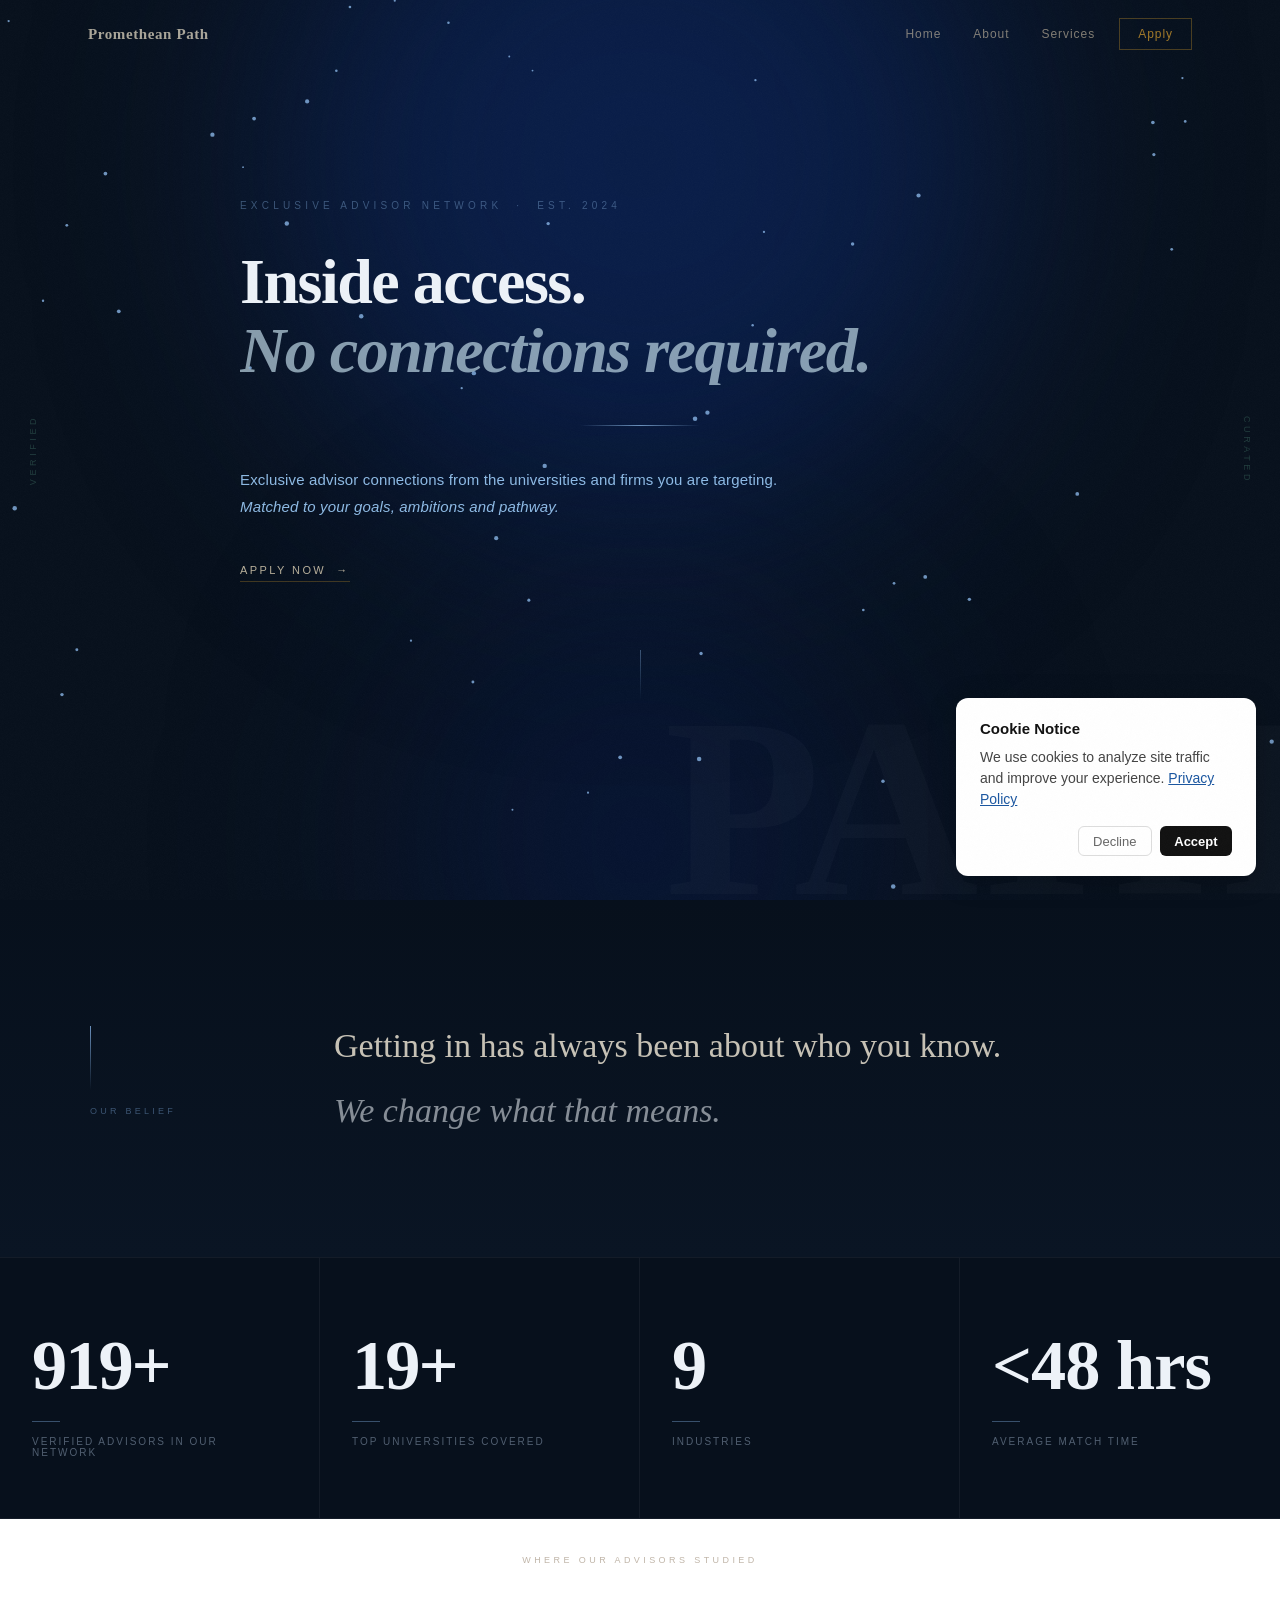
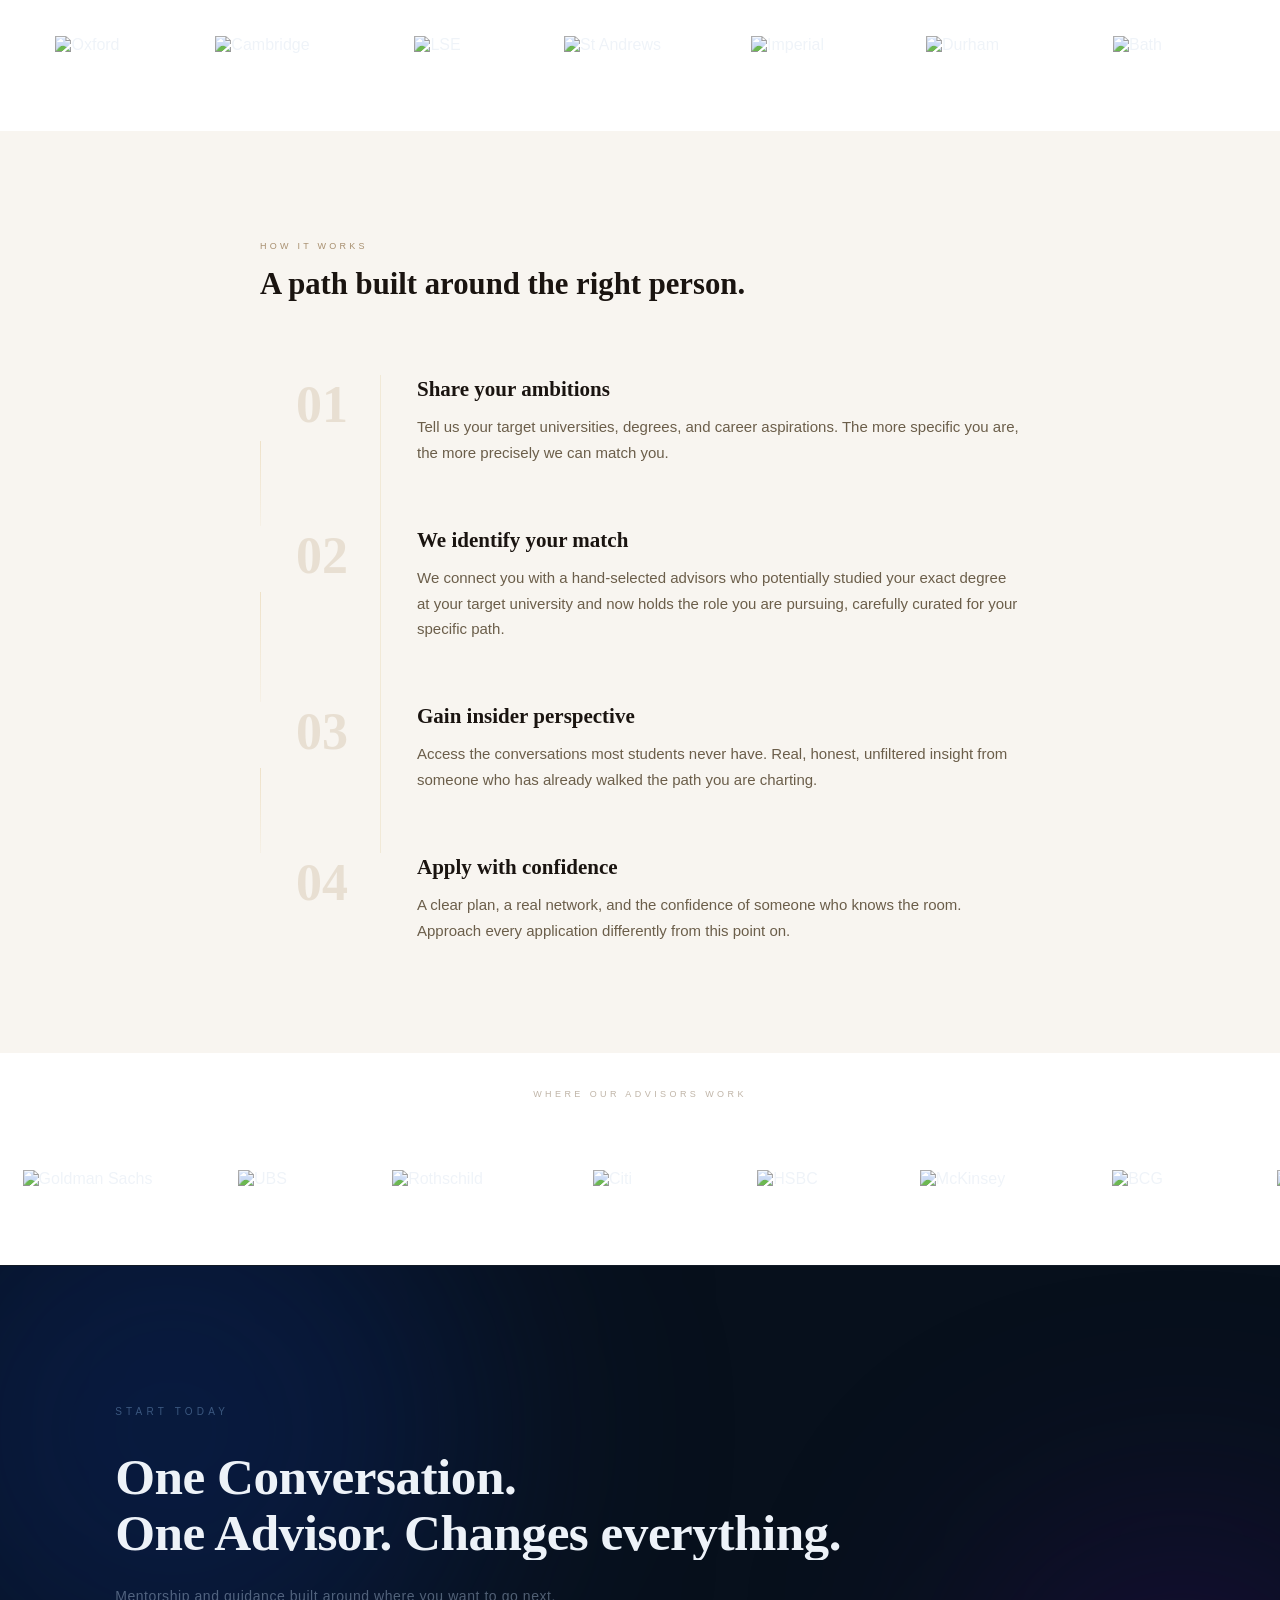
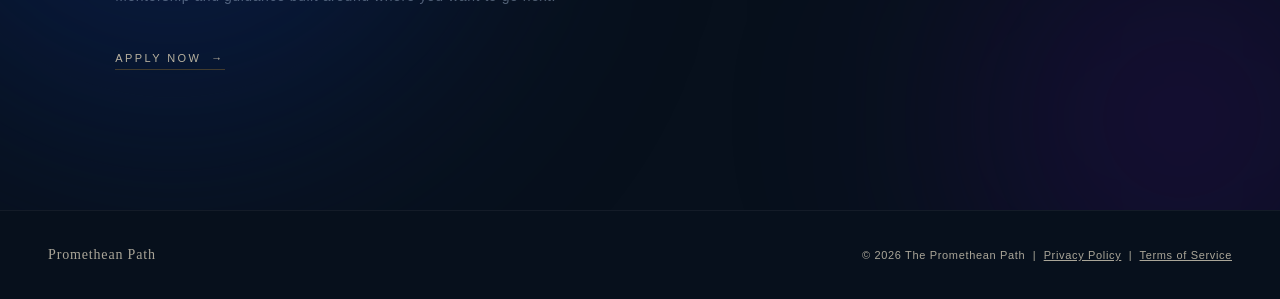
==== index.html @ 32fcc3df "Add files via upload Initial commit - website launch" ====
<!DOCTYPE html>
<html lang="en">
<head>
  <meta charset="UTF-8">
  <meta name="viewport" content="width=device-width, initial-scale=1.0">
  <meta http-equiv="X-Frame-Options" content="SAMEORIGIN">
  <meta http-equiv="X-Content-Type-Options" content="nosniff">
  <meta http-equiv="Referrer-Policy" content="strict-origin-when-cross-origin">
  <meta http-equiv="Permissions-Policy" content="geolocation=(), microphone=(), camera=()">
  <meta http-equiv="Content-Security-Policy" content="default-src 'self'; script-src 'self' 'unsafe-inline' https://www.googletagmanager.com https://cdnjs.cloudflare.com; style-src 'self' 'unsafe-inline' https://fonts.googleapis.com https://cdnjs.cloudflare.com; font-src 'self' https://fonts.gstatic.com https://cdnjs.cloudflare.com; img-src 'self' data: https:; connect-src 'self' https://www.google-analytics.com; frame-src 'none';">
  <title>The Promethean Path</title>
  <meta name="description" content="Exclusive advisor connections from the universities and firms you are targeting. Matched to your goals, ambitions and pathway. No connections required.">
  <meta property="og:type" content="website">
  <meta property="og:title" content="The Promethean Path — Inside Access. No Connections Required.">
  <meta property="og:description" content="Exclusive advisor connections from the universities and firms you are targeting. Matched to your goals, ambitions and pathway.">
  <meta property="og:url" content="https://prometheanpath.github.io">
  <meta property="og:image" content="https://prometheanpath.github.io/images/og-image.png">
  <meta property="og:image:width" content="1200">
  <meta property="og:image:height" content="630">
  <meta name="twitter:card" content="summary_large_image">
  <meta name="twitter:title" content="The Promethean Path — Inside Access. No Connections Required.">
  <meta name="twitter:description" content="Exclusive advisor connections from the universities and firms you are targeting. Matched to your goals, ambitions and pathway.">
  <meta name="twitter:image" content="https://prometheanpath.github.io/images/og-image.png">
  <meta name="theme-color" content="#07101c">
  <link rel="canonical" href="https://prometheanpath.github.io/">
  <link rel="icon" href="animated-favicon.gif" type="image/gif">
  <script src="animated-favicon.js" defer></script>
  <link rel="stylesheet" href="styles.css">
  <link rel="stylesheet" href="https://cdnjs.cloudflare.com/ajax/libs/font-awesome/5.15.4/css/all.min.css" integrity="sha384-DyZ88mC6Up2uqS4h/KRgHuoeGwBcD4Ng9SiP4dIRy0EXTlnuz47vAwmeGwVChigm" crossorigin="anonymous">
</head>
<body>

  <div class="scroll-progress" id="scrollProgress"></div>

  <!-- NAV -->
  <header>
    <nav class="nav" id="nav">
      <div class="nav-inner">
        <a href="index.html" class="nav-logo-text">Promethean Path</a>
        <button class="nav-toggle" id="navToggle" aria-label="Toggle navigation" aria-expanded="false">
          <span></span>
        </button>
        <div class="nav-links">
          <a href="index.html">Home</a>
          <a href="about.html">About</a>
          <a href="services.html">Services</a>
          <a href="apply.html" class="nav-cta">Apply</a>
        </div>
      </div>
    </nav>
    <!-- Mobile nav overlay -->
    <div class="nav-overlay" id="navOverlay"></div>
    <!-- Mobile nav menu -->
    <div class="nav-mobile" id="navMobile">
      <div class="nav-links">
        <a href="index.html">Home</a>
        <a href="about.html">About</a>
        <a href="services.html">Services</a>
        <a href="apply.html" class="nav-cta">Apply</a>
      </div>
    </div>
  </header>

  <!-- HERO -->
  <section class="hero">
    <div class="hero-bg">
      <div class="hero-glow hero-glow--1"></div>
      <div class="hero-glow hero-glow--2"></div>
    </div>
    <canvas class="aurora-canvas" id="auroraCanvas" aria-hidden="true"></canvas>
    <div class="hero-watermark" aria-hidden="true">PATH</div>

    <div class="hero-inner">
      <p class="hero-eyebrow">Exclusive Advisor network &nbsp;·&nbsp; Est. 2024</p>

      <h1 class="hero-headline">
        <span class="lw"><span class="ll">Inside access.</span></span>
        <span class="lw"><span class="ll hero-hl-2">No connections required.</span></span>
      </h1>

      <div class="hero-rule"></div>

      <p class="hero-sub hero-sub--anim">
        Exclusive advisor connections from the universities and firms you are targeting.
        <span class="hero-sub-accent">Matched to your goals, ambitions and pathway.</span>
      </p>

      <a href="apply.html" class="hero-link hero-link--anim">
        Apply Now <span class="arrow">→</span>
      </a>

      <div class="ab-scroll-cue">
        <div class="ab-scroll-line"></div>
      </div>
    </div>
  </section>

      <span class="sv-vert-l" aria-hidden="true">VERIFIED</span>
    <span class="sv-vert-r" aria-hidden="true">CURATED</span>

  <!-- STATEMENT -->
  <section class="statement-section">
    <div class="statement-inner">
      <div class="statement-aside">
        <div class="s-bar"></div>
        <p class="s-aside-label">Our belief</p>
      </div>
      <blockquote class="statement-body js-reveal">
        Getting in has always been about who you know.<br>
        <span class="statement-em">We change what that means.</span>
      </blockquote>
    </div>
  </section>

  <!-- STATS -->
  <section class="stats-section js-stagger">
    <div class="stat-item">
      <span class="stat-num"><span class="count" data-target="1200">0</span>+</span>
      <div class="stat-line"></div>
      <p class="stat-lbl">Verified advisors in our network</p>
    </div>
    <div class="stat-item">
      <span class="stat-num"><span class="count" data-target="25">0</span>+</span>
      <div class="stat-line"></div>
      <p class="stat-lbl">Top Universities covered</p>
    </div>
    <div class="stat-item">
      <span class="stat-num"><span class="count" data-target="12">0</span></span>
      <div class="stat-line"></div>
      <p class="stat-lbl">Industries</p>
    </div>
    <div class="stat-item">
      <span class="stat-num stat-num--static">&lt;48 hrs</span>
      <div class="stat-line"></div>
      <p class="stat-lbl">Average match time</p>
    </div>
  </section>

  <!-- UNIVERSITY TICKER -->
  <section class="ticker-section">
    <p class="ticker-label">Where our Advisors studied</p>
    <div class="ticker-track">
      <div class="ticker-inner">
        <div class="ti"><img src="images/Oxford.png" alt="Oxford"></div>
        <div class="ti"><img src="images/Cambridge.png" alt="Cambridge"></div>
        <div class="ti"><img src="images/LSEE.jpg" alt="LSE"></div>
        <div class="ti"><img src="images/S Andrew.png" alt="St Andrews"></div>
        <div class="ti"><img src="images/Imperial.png" alt="Imperial"></div>
        <div class="ti"><img src="images/Durham.png" alt="Durham"></div>
        <div class="ti"><img src="images/Bath.png" alt="Bath"></div>
        <div class="ti"><img src="images/UCL.png" alt="UCL"></div>
        <div class="ti"><img src="images/Warwick.png" alt="Warwick"></div>
        <div class="ti"><img src="images/Lancaster.jpg" alt="Lancaster"></div>
        <div class="ti"><img src="images/Manchester.png" alt="Manchester"></div>
        <div class="ti"><img src="images/Leeds.png" alt="Leeds"></div>
        <div class="ti"><img src="images/Bristol.jpg" alt="Bristol"></div>
        <div class="ti"><img src="images/York.png" alt="York"></div>
        <div class="ti"><img src="images/Edinbrugh.png" alt="Edinburgh"></div>
        <div class="ti"><img src="images/Kings.png" alt="King's College London"></div>
        <div class="ti"><img src="images/Oxford.png" alt="Oxford"></div>
        <div class="ti"><img src="images/Cambridge.png" alt="Cambridge"></div>
        <div class="ti"><img src="images/LSEE.jpg" alt="LSE"></div>
        <div class="ti"><img src="images/S Andrew.png" alt="St Andrews"></div>
        <div class="ti"><img src="images/Imperial.png" alt="Imperial"></div>
        <div class="ti"><img src="images/Durham.png" alt="Durham"></div>
        <div class="ti"><img src="images/Bath.png" alt="Bath"></div>
        <div class="ti"><img src="images/UCL.png" alt="UCL"></div>
        <div class="ti"><img src="images/Warwick.png" alt="Warwick"></div>
        <div class="ti"><img src="images/Lancaster.jpg" alt="Lancaster"></div>
        <div class="ti"><img src="images/Manchester.png" alt="Manchester"></div>
        <div class="ti"><img src="images/Leeds.png" alt="Leeds"></div>
        <div class="ti"><img src="images/Bristol.jpg" alt="Bristol"></div>
        <div class="ti"><img src="images/York.png" alt="York"></div>
        <div class="ti"><img src="images/Edinbrugh.png" alt="Edinburgh"></div>
        <div class="ti"><img src="images/Kings.png" alt="King's College London"></div>
      </div>
    </div>
  </section>

  <!-- HOW IT WORKS -->
  <section class="hiw-section">
    <div class="hiw-header js-reveal">
      <p class="section-tag">How it works</p>
      <h2 class="hiw-title">A path built around the right person.</h2>
    </div>

    <div class="timeline">
      <div class="timeline-step js-reveal">
        <div class="ts-left">
          <span class="ts-num">01</span>
          <div class="ts-rule"></div>
        </div>
        <div class="ts-right">
          <h3>Share your ambitions</h3>
          <p>Tell us your target universities, degrees, and career aspirations. The more specific you are, the more precisely we can match you.</p>
        </div>
      </div>
      <div class="timeline-step js-reveal">
        <div class="ts-left">
          <span class="ts-num">02</span>
          <div class="ts-rule"></div>
        </div>
        <div class="ts-right">
          <h3>We identify your match</h3>
          <p>We connect you with a hand-selected advisors who potentially studied your exact degree at your target university and now holds the role you are pursuing, carefully curated for your specific path.</p>
        </div>
      </div>
      <div class="timeline-step js-reveal">
        <div class="ts-left">
          <span class="ts-num">03</span>
          <div class="ts-rule"></div>
        </div>
        <div class="ts-right">
          <h3>Gain insider perspective</h3>
          <p>Access the conversations most students never have. Real, honest, unfiltered insight from someone who has already walked the path you are charting.</p>
        </div>
      </div>
      <div class="timeline-step js-reveal">
        <div class="ts-left">
          <span class="ts-num">04</span>
        </div>
        <div class="ts-right">
          <h3>Apply with confidence</h3>
          <p>A clear plan, a real network, and the confidence of someone who knows the room. Approach every application differently from this point on.</p>
        </div>
      </div>
    </div>
  </section>

  <!-- COMPANY TICKER -->
  <section class="ticker-section ticker-section--alt">
    <p class="ticker-label">Where our advisors work</p>
    <div class="ticker-track">
      <div class="ticker-inner ticker-inner--r">
        <div class="ti"><img src="images/GS.png" alt="Goldman Sachs"></div>
        <div class="ti"><img src="images/UBS.png" alt="UBS"></div>
        <div class="ti"><img src="images/Rothschild.png" alt="Rothschild"></div>
        <div class="ti"><img src="images/Citi.png" alt="Citi"></div>
        <div class="ti"><img src="images/HSBC.png" alt="HSBC"></div>
        <div class="ti"><img src="images/McK.png" alt="McKinsey"></div>
        <div class="ti"><img src="images/BCG.png" alt="BCG"></div>
        <div class="ti"><img src="images/Baringa.jpg" alt="Baringa"></div>
        <div class="ti"><img src="images/Linklaters.png" alt="Linklaters"></div>
        <div class="ti"><img src="images/A&O.png" alt="A&O"></div>
        <div class="ti"><img src="images/NRF.png" alt="NRF"></div>
        <div class="ti"><img src="images/Latham.png" alt="Latham"></div>
        <div class="ti"><img src="images/DLA.jpg" alt="DLA Piper"></div>
        <div class="ti"><img src="images/Disney.png" alt="Disney"></div>
        <div class="ti"><img src="images/Toyota.png" alt="Toyota"></div>
        <div class="ti"><img src="images/Shroders.png" alt="Schroders"></div>
        <div class="ti"><img src="images/GS.png" alt="Goldman Sachs"></div>
        <div class="ti"><img src="images/UBS.png" alt="UBS"></div>
        <div class="ti"><img src="images/Rothschild.png" alt="Rothschild"></div>
        <div class="ti"><img src="images/Citi.png" alt="Citi"></div>
        <div class="ti"><img src="images/HSBC.png" alt="HSBC"></div>
        <div class="ti"><img src="images/McK.png" alt="McKinsey"></div>
        <div class="ti"><img src="images/BCG.png" alt="BCG"></div>
        <div class="ti"><img src="images/Baringa.jpg" alt="Baringa"></div>
        <div class="ti"><img src="images/Linklaters.png" alt="Linklaters"></div>
        <div class="ti"><img src="images/A&O.png" alt="A&O"></div>
        <div class="ti"><img src="images/NRF.png" alt="NRF"></div>
        <div class="ti"><img src="images/Latham.png" alt="Latham"></div>
        <div class="ti"><img src="images/DLA.jpg" alt="DLA Piper"></div>
        <div class="ti"><img src="images/Disney.png" alt="Disney"></div>
        <div class="ti"><img src="images/Toyota.png" alt="Toyota"></div>
        <div class="ti"><img src="images/Shroders.png" alt="Schroders"></div>
      </div>
    </div>
  </section>

  <!-- CLOSING -->
  <section class="closing-section">
    <div class="closing-glow closing-glow--1"></div>
    <div class="closing-glow closing-glow--2"></div>
    <div class="closing-inner js-reveal">
      <p class="hero-eyebrow" style="margin-bottom:32px;">Start today</p>
      <h2 class="closing-headline">
        <span class="lw"><span class="ll">One Conversation.</span></span>
        <span class="lw"><span class="ll">One Advisor. Changes everything.</span></span>
      </h2>
      <p class="closing-sub">Mentorship and guidance built around where you want to go next.</p>
      <a href="apply.html" class="hero-link closing-cta-link">
        Apply Now <span class="arrow">→</span>
      </a>
    </div>
  </section>

  <!-- FOOTER -->
  <footer>
    <div class="footer-inner">
      <p class="footer-logo">Promethean Path</p>
      <p class="footer-copy">
        &copy; 2026 The Promethean Path &nbsp;|&nbsp;
        <a href="privacy.html" style="color: rgba(240,230,205,0.7); text-decoration: underline;">Privacy Policy</a>
        &nbsp;|&nbsp;
        <a href="terms.html" style="color: rgba(240,230,205,0.7); text-decoration: underline;">Terms of Service</a>
      </p>
    </div>
  </footer>

  <button onclick="topFunction()" id="backToTopBtn" title="Go to top" style="color:rgb(120,195,240)">
    <i class="fas fa-angle-double-up"></i>
  </button>

  <script>
  /* ── Mobile Navigation ────────────────────────────────────── */
  (function() {
    var toggle = document.getElementById('navToggle');
    var overlay = document.getElementById('navOverlay');
    var mobile = document.getElementById('navMobile');
    var body = document.body;
    var mobileLinks = mobile ? mobile.querySelectorAll('a') : [];

    function openNav() {
      toggle.classList.add('active');
      overlay.classList.add('active');
      mobile.classList.add('active');
      body.classList.add('nav-open');
      toggle.setAttribute('aria-expanded', 'true');
    }

    function closeNav() {
      toggle.classList.remove('active');
      overlay.classList.remove('active');
      mobile.classList.remove('active');
      body.classList.remove('nav-open');
      toggle.setAttribute('aria-expanded', 'false');
    }

    if (toggle) toggle.addEventListener('click', function() {
      if (mobile.classList.contains('active')) {
        closeNav();
      } else {
        openNav();
      }
    });

    if (overlay) overlay.addEventListener('click', closeNav);

    // Close on link click
    mobileLinks.forEach(function(link) {
      link.addEventListener('click', closeNav);
    });

    // Close on escape key
    document.addEventListener('keydown', function(e) {
      if (e.key === 'Escape' && mobile.classList.contains('active')) {
        closeNav();
      }
    });
  })();

  /* ── Constellation Network ───────────────────────────────── */
  (function () {
    var canvas = document.getElementById('auroraCanvas');
    var ctx    = canvas.getContext('2d');
    var pts    = [];   // star nodes
    var beams  = [];   // active traveling connectors
    var lines  = [];   // established connections (persist while in range)
    var sparks = [];   // impact particles
    var frame  = 0;
    var REACH  = 160;  // max connection distance
    var MAX_B  = 8;    // max simultaneous beams

    function init() {
      canvas.width  = canvas.offsetWidth;
      canvas.height = canvas.offsetHeight;
      pts = []; beams = []; lines = []; sparks = [];
      frame = 0;
      for (var i = 0; i < 55; i++) {
        pts.push({
          x:  Math.random() * canvas.width,
          y:  Math.random() * canvas.height,
          vx: (Math.random() - 0.5) * 0.25,
          vy: (Math.random() - 0.5) * 0.25,
          r:  0.9 + Math.random() * 1.4
        });
      }
    }

    function spawnSpark(x, y) {
      for (var k = 0; k < 5; k++) {
        var a = Math.random() * Math.PI * 2;
        var s = 0.35 + Math.random() * 0.75;
        sparks.push({
          x: x, y: y,
          vx: Math.cos(a) * s, vy: Math.sin(a) * s,
          life: 1.0,
          decay: 0.045 + Math.random() * 0.04,
          size: 0.5 + Math.random() * 1.0
        });
      }
    }

    function isLinked(a, b) {
      for (var l = 0; l < lines.length; l++) {
        if ((lines[l].fi === a && lines[l].ti === b) ||
            (lines[l].fi === b && lines[l].ti === a)) return true;
      }
      return false;
    }

    function isBeaming(a, b) {
      for (var k = 0; k < beams.length; k++) {
        if ((beams[k].fi === a && beams[k].ti === b) ||
            (beams[k].fi === b && beams[k].ti === a)) return true;
      }
      return false;
    }

    function trySpawnBeam() {
      if (beams.length >= MAX_B) return;
      var fi = Math.floor(Math.random() * pts.length);
      var p  = pts[fi];
      var candidates = [];
      for (var j = 0; j < pts.length; j++) {
        if (j === fi) continue;
        var dx = p.x - pts[j].x, dy = p.y - pts[j].y;
        var dist = Math.sqrt(dx * dx + dy * dy);
        if (dist < REACH && dist > 28 && !isLinked(fi, j) && !isBeaming(fi, j)) {
          candidates.push(j);
        }
      }
      if (!candidates.length) return;
      var ti = candidates[Math.floor(Math.random() * candidates.length)];
      beams.push({ fi: fi, ti: ti, t: 0, dur: 25 + Math.floor(Math.random() * 25) });
    }

    function animate() {
      requestAnimationFrame(animate);
      ctx.clearRect(0, 0, canvas.width, canvas.height);
      frame++;

      /* move dots */
      for (var i = 0; i < pts.length; i++) {
        var p = pts[i];
        p.x += p.vx; p.y += p.vy;
        if (p.x < 0 || p.x > canvas.width)  p.vx *= -1;
        if (p.y < 0 || p.y > canvas.height) p.vy *= -1;
      }

      /* try to launch a new beam every ~10 frames */
      if (frame % 10 === 0) trySpawnBeam();

      /* persistent constellation lines — break only when dots drift out of range */
      for (var l = lines.length - 1; l >= 0; l--) {
        var ln = lines[l];
        var fp = pts[ln.fi], tp = pts[ln.ti];
        var dx = fp.x - tp.x, dy = fp.y - tp.y;
        var dist = Math.sqrt(dx * dx + dy * dy);
        if (dist > REACH * 1.18) { lines.splice(l, 1); continue; }
        var alpha = (1 - dist / REACH) * 0.28;
        ctx.beginPath();
        ctx.moveTo(fp.x, fp.y);
        ctx.lineTo(tp.x, tp.y);
        ctx.strokeStyle = 'rgba(140,185,235,' + alpha.toFixed(3) + ')';
        ctx.lineWidth = 0.8;
        ctx.stroke();
      }

      /* star dots */
      for (var i = 0; i < pts.length; i++) {
        var p = pts[i];
        ctx.beginPath();
        ctx.arc(p.x, p.y, p.r, 0, Math.PI * 2);
        ctx.fillStyle = 'rgba(140,185,235,0.78)';
        ctx.fill();
      }

      /* traveling beams */
      for (var b = beams.length - 1; b >= 0; b--) {
        var bm   = beams[b];
        bm.t++;
        var prog = Math.min(bm.t / bm.dur, 1);
        var fp   = pts[bm.fi], tp = pts[bm.ti];
        var cx   = fp.x + (tp.x - fp.x) * prog;
        var cy   = fp.y + (tp.y - fp.y) * prog;

        /* line drawn so far */
        ctx.beginPath();
        ctx.moveTo(fp.x, fp.y);
        ctx.lineTo(cx, cy);
        ctx.strokeStyle = 'rgba(160,205,255,0.42)';
        ctx.lineWidth = 0.9;
        ctx.stroke();

        /* leading glow dot */
        ctx.beginPath();
        ctx.arc(cx, cy, 1.8, 0, Math.PI * 2);
        ctx.fillStyle = 'rgba(210,235,255,0.95)';
        ctx.fill();

        if (prog >= 1) {
          spawnSpark(tp.x, tp.y);
          /* only add the line if the dots are still in range */
          var ddx = fp.x - tp.x, ddy = fp.y - tp.y;
          if (Math.sqrt(ddx*ddx + ddy*ddy) < REACH) {
            lines.push({ fi: bm.fi, ti: bm.ti });
          }
          beams.splice(b, 1);
        }
      }

      /* sparks */
      for (var s = sparks.length - 1; s >= 0; s--) {
        var sp = sparks[s];
        sp.x += sp.vx; sp.y += sp.vy;
        sp.life -= sp.decay;
        if (sp.life <= 0) { sparks.splice(s, 1); continue; }
        ctx.beginPath();
        ctx.arc(sp.x, sp.y, sp.size * sp.life, 0, Math.PI * 2);
        ctx.fillStyle = 'rgba(200,230,255,' + (sp.life * 0.88).toFixed(3) + ')';
        ctx.fill();
      }
    }

    window.addEventListener('resize', init);
    init();
    animate();
  })();

  /* ── Page JS ─────────────────────────────────────────────── */
  (function () {

    var bar   = document.getElementById('scrollProgress');
    var nav   = document.getElementById('nav');
    var heroH = document.querySelector('.hero').offsetHeight;

    function tick() {
      var sy  = window.scrollY;
      var max = document.body.scrollHeight - window.innerHeight;
      bar.style.width = (max > 0 ? (sy / max) * 100 : 0) + '%';
      nav.classList.toggle('nav--light', sy > heroH * 0.78);
      document.getElementById('backToTopBtn').style.display = sy > 500 ? 'block' : 'none';
    }

    window.addEventListener('scroll', tick, { passive: true });
    tick();

    /* Closing line reveal */
    var closingLls  = document.querySelectorAll('.closing-section .ll');
    var closingDone = false;
    new IntersectionObserver(function (entries) {
      if (entries[0].isIntersecting && !closingDone) {
        closingDone = true;
        closingLls.forEach(function (ll, i) {
          ll.style.animationDelay = (0.1 + i * 0.16) + 's';
          ll.classList.add('ll--run');
        });
      }
    }, { threshold: 0.3 }).observe(document.querySelector('.closing-section'));

    /* Generic reveal */
    var revealIO = new IntersectionObserver(function (entries) {
      entries.forEach(function (e) {
        if (e.isIntersecting) { e.target.classList.add('in-view'); revealIO.unobserve(e.target); }
      });
    }, { threshold: 0.1, rootMargin: '0px 0px -48px 0px' });

    document.querySelectorAll('.js-reveal, .js-stagger').forEach(function (el) { revealIO.observe(el); });

    /* CountUp */
    var countIO = new IntersectionObserver(function (entries) {
      entries.forEach(function (e) {
        if (e.isIntersecting) { animateCount(e.target); countIO.unobserve(e.target); }
      });
    }, { threshold: 0.6 });
    document.querySelectorAll('.count').forEach(function (el) { countIO.observe(el); });

    function animateCount(el) {
      var target = parseInt(el.dataset.target, 10);
      var steps = 60, step = 0;
      var id = setInterval(function () {
        step++;
        var eased = 1 - Math.pow(1 - step / steps, 3);
        el.textContent = Math.round(eased * target).toLocaleString();
        if (step >= steps) { el.textContent = target.toLocaleString(); clearInterval(id); }
      }, 1800 / steps);
    }

    window.topFunction = function () { window.scrollTo({ top: 0, behavior: 'smooth' }); };

  })();
  </script>

  <div id="cookie-banner" style="position: fixed; bottom: 1.5rem; right: 1.5rem; background: #fff; color: #111; padding: 1.25rem 1.5rem; border-radius: 12px; box-shadow: 0 4px 28px rgba(0,0,0,0.22); max-width: 300px; z-index: 9999; display: none; font-family: Arial, sans-serif; font-size: 14px; line-height: 1.5;">
    <p style="margin: 0 0 0.4rem 0; font-weight: 700; font-size: 15px;">Cookie Notice</p>
    <p style="margin: 0 0 1rem 0; color: #444;">We use cookies to analyze site traffic and improve your experience. <a href="privacy.html" style="color: #1a56a0;">Privacy Policy</a></p>
    <div style="display: flex; gap: 0.5rem; justify-content: flex-end;">
      <button onclick="declineCookies()" style="background: transparent; color: #666; border: 1px solid #ddd; padding: 0.4rem 0.9rem; cursor: pointer; border-radius: 6px; font-size: 13px;">Decline</button>
      <button onclick="acceptCookies()" style="background: #111; color: #fff; border: none; padding: 0.4rem 0.9rem; cursor: pointer; border-radius: 6px; font-size: 13px; font-weight: 600;">Accept</button>
    </div>
  </div>
  <script>
  (function() {
    function loadGA() {
      if (window._gaLoaded) return;
      window._gaLoaded = true;
      var s = document.createElement('script');
      s.async = true;
      s.src = 'https://www.googletagmanager.com/gtag/js?id=G-4CQ2CBR0C9';
      document.head.appendChild(s);
      window.dataLayer = window.dataLayer || [];
      window.gtag = function() { window.dataLayer.push(arguments); };
      gtag('js', new Date());
      gtag('config', 'G-4CQ2CBR0C9');
    }
    window.acceptCookies = function() {
      localStorage.setItem('cookiesAccepted', 'true');
      document.getElementById('cookie-banner').style.display = 'none';
      loadGA();
    };
    window.declineCookies = function() {
      localStorage.setItem('cookiesAccepted', 'false');
      document.getElementById('cookie-banner').style.display = 'none';
    };
    if (localStorage.getItem('cookiesAccepted') === 'true') { loadGA(); }
    if (!localStorage.getItem('cookiesAccepted')) {
      document.getElementById('cookie-banner').style.display = 'block';
    }
  })();
  </script>

</body>
</html>
---- styles.css ----
/* ============================================================
   DESIGN TOKENS
   ============================================================ */
:root {
  --dark:   #07101c;
  --dark2:  #0a1524;
  --cream:  #edf2f8;
  --amber:  #6a90bc;
  --amber2: rgba(106,144,188,0.52);
  --dim:    rgba(175,195,220,0.44);
  --serif:  'Cambria', Cochin, Georgia, Times, serif;
  --sans:   Arial, sans-serif;
  --ease:   cubic-bezier(0.16, 1, 0.3, 1);
}

/* ============================================================
   RESET & BASE
   ============================================================ */
*, *::before, *::after { box-sizing: border-box; margin: 0; padding: 0; }

html { scroll-behavior: smooth; }

body {
  background: var(--dark);
  font-family: var(--sans);
  color: var(--cream);
  overflow-x: hidden;
}

/* Subtle film-grain over the whole page */
body::after {
  content: '';
  position: fixed;
  inset: 0;
  pointer-events: none;
  z-index: 9999;
  opacity: 0.028;
  background-image: url("data:image/svg+xml,%3Csvg xmlns='http://www.w3.org/2000/svg' width='250' height='250'%3E%3Cfilter id='g'%3E%3CfeTurbulence type='fractalNoise' baseFrequency='0.85' numOctaves='4' stitchTiles='stitch'/%3E%3CfeColorMatrix type='saturate' values='0'/%3E%3C/filter%3E%3Crect width='250' height='250' filter='url(%23g)'/%3E%3C/svg%3E");
  background-size: 180px;
}

/* ============================================================
   SCROLL PROGRESS
   ============================================================ */
.scroll-progress {
  position: fixed;
  top: 0; left: 0;
  height: 2px;
  width: 0;
  background: linear-gradient(to right, var(--amber), #f0c060);
  z-index: 10000;
  pointer-events: none;
  transition: width 0.06s linear;
}

/* ============================================================
   NAV
   ============================================================ */
.nav {
  position: fixed;
  top: 0; left: 0; right: 0;
  z-index: 1000;
  padding: 0;
  transition: background 0.5s ease, box-shadow 0.5s ease;
}

.nav-inner {
  max-width: 1200px;
  margin: 0 auto;
  padding: 18px 48px;
  display: flex;
  align-items: center;
  justify-content: space-between;
}

.nav-logo-text {
  font-family: var(--serif);
  font-size: 15px;
  font-weight: 600;
  color: rgba(240,230,205,0.7);
  text-decoration: none;
  letter-spacing: 0.04em;
  transition: color 0.4s;
}

.nav-links {
  display: flex;
  align-items: center;
  gap: 0;
}

.nav-links a {
  color: rgba(210,195,168,0.6);
  text-decoration: none;
  font-size: 12px;
  letter-spacing: 0.08em;
  padding: 8px 16px;
  transition: color 0.3s;
}
.nav-links a:hover { color: var(--cream); }

.nav-links .nav-cta {
  margin-left: 8px;
  border: 1px solid rgba(200,146,42,0.35);
  color: rgba(200,146,42,0.8);
  padding: 8px 18px;
  transition: background 0.3s, border-color 0.3s, color 0.3s;
}
.nav-links .nav-cta:hover {
  background: rgba(200,146,42,0.1);
  border-color: var(--amber);
  color: var(--amber);
}

/* When scrolled into light sections */
.nav--light {
  background: rgba(255,255,255,0.96);
  backdrop-filter: blur(14px);
  -webkit-backdrop-filter: blur(14px);
  box-shadow: 0 1px 0 rgba(0,0,0,0.09);
}
.nav--light .nav-logo-text { color: #1a1510; }
.nav--light .nav-links a { color: #555; }
.nav--light .nav-links a:hover { color: #111; }
.nav--light .nav-links .nav-cta { color: #8b6020; border-color: rgba(139,96,32,0.35); }
.nav--light .nav-links .nav-cta:hover { background: rgba(139,96,32,0.08); color: #6b4810; border-color: #8b6020; }

/* Sub-page nav — always light */
.nav--static {
  background: rgba(255,255,255,0.97);
  backdrop-filter: blur(14px);
  box-shadow: 0 1px 0 rgba(0,0,0,0.09);
}
.nav--static .nav-logo-text { color: #1a1510; }
.nav--static .nav-links a { color: #555; }
.nav--static .nav-links a:hover { color: #111; }
.nav--static .nav-links .nav-cta { color: #8b6020; border-color: rgba(139,96,32,0.35); }
.nav--static .nav-links .nav-cta:hover { background: rgba(139,96,32,0.08); color: #6b4810; }

/* ============================================================
   HERO
   ============================================================ */
.hero {
  position: relative;
  min-height: 100vh;
  display: flex;
  align-items: center;
  justify-content: center;
  overflow: hidden;
  background: var(--dark);
}

/* Static warm glows — no blobs, no movement */
.hero-bg { position: absolute; inset: 0; pointer-events: none; }

.hero-glow {
  position: absolute;
  border-radius: 50%;
  filter: blur(120px);
}
.hero-glow--1 {
  width: 720px; height: 720px;
  background: rgba(12, 42, 110, 0.54);
  top: -22%; left: 0; right: 0; margin: 0 auto;
  animation: glowDrift1 20s ease-in-out infinite;
}
.hero-glow--2 {
  width: 480px; height: 480px;
  background: rgba(8, 30, 90, 0.36);
  bottom: -20%; left: 0; right: 0; margin: 0 auto;
  animation: glowDrift2 26s ease-in-out infinite;
}
@keyframes glowDrift1 {
  0%,100% { transform: translate(0,0); }
  40%     { transform: translate(-30px, 25px); }
  70%     { transform: translate(20px,-20px); }
}
@keyframes glowDrift2 {
  0%,100% { transform: translate(0,0); }
  35%     { transform: translate(30px,-20px); }
  65%     { transform: translate(-20px, 25px); }
}

/* Aurora ribbon canvas */
.aurora-canvas {
  position: absolute;
  inset: 0;
  width: 100%;
  height: 100%;
  pointer-events: none;
  z-index: 1;
}

/* Enormous ghosted watermark */
.hero-watermark {
  position: absolute;
  bottom: -4%;
  right: -2%;
  font-family: var(--serif);
  font-size: clamp(180px, 20vw, 300px);
  font-weight: 700;
  color: rgba(255,255,255,0.022);
  line-height: 1;
  letter-spacing: -8px;
  pointer-events: none;
  user-select: none;
  z-index: 0;
}

/* Hero layout */
.hero-inner {
  position: relative;
  z-index: 2;
  padding: 150px 80px;
  max-width: 960px;
  width: 100%;
}

.hero-eyebrow {
  font-family: var(--sans);
  font-size: 10px;
  letter-spacing: 0.42em;
  text-transform: uppercase;
  color: var(--amber2);
  margin-bottom: 36px;
  animation: fadeUp 0.8s var(--ease) both;
  animation-delay: 0.1s;
}

/* Hero headline — clip reveal, matches about/services */
.hero-headline {
  font-family: var(--serif);
  font-size: clamp(38px, 5vw, 72px);
  font-weight: 600;
  line-height: 1.04;
  letter-spacing: -1.5px;
  margin-bottom: 0;
  color: var(--cream);
}
.hero-headline .lw:nth-child(1) .ll { animation: lineUp 0.95s var(--ease) both; animation-delay: 0.35s; }
.hero-headline .lw:nth-child(2) .ll { animation: lineUp 0.95s var(--ease) both; animation-delay: 0.56s; }
.hero-hl-2 {
  display: block;
  color: rgba(190, 215, 230, 0.70);
  font-style: italic;
  font-weight: 700;
}

/* Clip-reveal — kept only for closing section */
.lw {
  display: block;
  overflow: hidden;
  line-height: 1.08;
}
.ll {
  display: block;
  transform: translateY(105%);
}
.ll--run { animation: lineUp 0.95s var(--ease) both; }

@keyframes lineUp {
  from { transform: translateY(105%); }
  to   { transform: translateY(0); }
}
@keyframes fadeUp {
  from { opacity: 0; transform: translateY(16px); }
  to   { opacity: 1; transform: translateY(0); }
}

/* Statement emphasis */
.statement-em {
  display: block;
  margin-top: 12px;
  font-style: italic;
  color: rgba(237,242,248,0.55);
}

/* Animated rule line */
.hero-rule {
  height: 1px;
  width: 0;
  background: linear-gradient(to right, transparent, var(--amber), transparent);
  margin: 40px auto;
  animation: ruleGrow 1s var(--ease) both;
  animation-delay: 0.85s;
}
@keyframes ruleGrow { to { width: 120px; } }

.hero-sub {
  font-family: var(--sans);
  font-size: 15px;
  color: rgba(160, 210, 255, 0.88);
  line-height: 1.8;
  margin-bottom: 40px;
  letter-spacing: 0.01em;
}
.hero-sub--anim { animation: fadeUp 0.8s var(--ease) both; animation-delay: 0.85s; }
.hero-sub-accent {
  display: block;
  font-style: italic;
  color: rgba(160, 210, 255, 0.88);
}

/* Arrow link CTA */
.hero-link {
  display: inline-flex;
  align-items: center;
  gap: 10px;
  color: rgba(235,220,190,0.78);
  text-decoration: none;
  font-size: 11px;
  letter-spacing: 0.22em;
  text-transform: uppercase;
  border-bottom: 1px solid rgba(200,146,42,0.3);
  padding-bottom: 5px;
  transition: color 0.3s, border-color 0.3s;
}
.hero-link:hover { color: var(--amber); border-color: var(--amber); text-decoration: none; }
.hero-link .arrow { display: inline-block; transition: transform 0.3s; }
.hero-link:hover .arrow { transform: translateX(5px); }
.hero-link--anim { animation: fadeUp 0.8s var(--ease) both; animation-delay: 1.1s; }

/* Scroll cue */
.hero-scroll {
  position: absolute;
  bottom: 40px; right: 48px;
  display: flex;
  flex-direction: column;
  align-items: center;
  gap: 10px;
  z-index: 2;
}
.scroll-label {
  font-size: 9px;
  letter-spacing: 0.35em;
  text-transform: uppercase;
  color: var(--dim);
  writing-mode: vertical-rl;
}
.scroll-bar {
  width: 1px;
  height: 50px;
  background: linear-gradient(to bottom, var(--amber2), transparent);
  animation: scrollPulse 2.5s ease-in-out infinite;
}
@keyframes scrollPulse { 0%,100% { opacity:0.2; } 50% { opacity:1; } }

/* ============================================================
   MARQUEE
   ============================================================ */
.marquee-wrap {
  overflow: hidden;
  padding: 18px 0;
  background: var(--dark);
  border-bottom: 1px solid rgba(255,255,255,0.04);
}
.marquee-track {
  display: flex;
  width: max-content;
  animation: mq 38s linear infinite;
}
.mq {
  font-family: var(--sans);
  font-size: 10px;
  letter-spacing: 0.32em;
  text-transform: uppercase;
  color: rgba(200,146,42,0.4);
  white-space: nowrap;
  padding-right: 0;
}
@keyframes mq { from { transform: translateX(0); } to { transform: translateX(-50%); } }

/* ============================================================
   STATEMENT
   ============================================================ */
.statement-section {
  background: linear-gradient(180deg, var(--dark) 0%, var(--dark2) 100%);
  padding: 120px 48px;
  border-top: none;
}

.statement-inner {
  max-width: 1100px;
  margin: 0 auto;
  display: grid;
  grid-template-columns: 180px 1fr;
  gap: 64px;
  align-items: start;
}

.statement-aside {
  padding-top: 6px;
}
.s-bar {
  width: 1px;
  height: 64px;
  background: linear-gradient(to bottom, var(--amber), transparent);
  margin-bottom: 16px;
}
.s-aside-label {
  font-size: 9px;
  letter-spacing: 0.36em;
  text-transform: uppercase;
  color: var(--amber2);
}

.statement-body {
  font-family: var(--serif);
  font-size: clamp(22px, 2.8vw, 34px);
  font-weight: 400;
  line-height: 1.55;
  color: rgba(240,232,215,0.82);
  font-style: normal;
  border: none;
  padding: 0;
}

/* Line-by-line stagger reveal */
.js-stagger .s-line {
  display: block;
  opacity: 0;
  transform: translateY(20px);
  transition: opacity 0.9s var(--ease), transform 0.9s var(--ease);
}
.js-stagger.in-view .s-line:nth-child(1) { opacity:1; transform:none; transition-delay:0s; }
.js-stagger.in-view .s-line:nth-child(2) { opacity:1; transform:none; transition-delay:0.1s; }
.js-stagger.in-view .s-line:nth-child(3) { opacity:1; transform:none; transition-delay:0.2s; }
.js-stagger.in-view .s-line:nth-child(4) { opacity:1; transform:none; transition-delay:0.3s; }

.em-line em {
  font-style: italic;
  color: var(--amber);
}

/* ============================================================
   STATS
   ============================================================ */
.stats-section {
  background: var(--dark);
  display: grid;
  grid-template-columns: repeat(4, 1fr);
  border-top: 1px solid rgba(255,255,255,0.05);
  border-bottom: 1px solid rgba(255,255,255,0.05);
}

/* stagger reveal via parent */
.js-stagger .stat-item { opacity: 0; transform: translateY(28px); transition: opacity 0.8s var(--ease), transform 0.8s var(--ease); }
.js-stagger.in-view .stat-item:nth-child(1) { opacity:1; transform:none; transition-delay:0s; }
.js-stagger.in-view .stat-item:nth-child(2) { opacity:1; transform:none; transition-delay:0.1s; }
.js-stagger.in-view .stat-item:nth-child(3) { opacity:1; transform:none; transition-delay:0.2s; }
.js-stagger.in-view .stat-item:nth-child(4) { opacity:1; transform:none; transition-delay:0.3s; }

.stat-item {
  padding: 72px 32px 60px;
  border-right: 1px solid rgba(255,255,255,0.05);
  text-align: left;
  transition: background 0.3s;
}
.stat-item:last-child { border-right: none; }
.stat-item:hover { background: rgba(200,146,42,0.03); }

.stat-num {
  display: block;
  font-family: var(--serif);
  font-size: clamp(52px, 5.5vw, 86px);
  font-weight: 600;
  color: var(--cream);
  line-height: 1;
  letter-spacing: -2px;
  margin-bottom: 20px;
}
.stat-num--static { letter-spacing: -1px; }

.stat-line {
  width: 28px;
  height: 1px;
  background: var(--amber);
  margin-bottom: 14px;
  opacity: 0.5;
}

.stat-lbl {
  font-size: 10px;
  text-transform: uppercase;
  letter-spacing: 0.2em;
  color: var(--dim);
}

/* ============================================================
   TICKERS
   ============================================================ */
.ticker-section {
  overflow: hidden;
  padding: 36px 0;
  background: #fff;
}
.ticker-section--alt { background: #fff; }

.ticker-label {
  font-size: 9px;
  letter-spacing: 0.38em;
  text-transform: uppercase;
  color: #c0b5a8;
  text-align: center;
  margin-bottom: 30px;
}

.ticker-track { overflow: hidden; width: 100%; }

.ticker-inner {
  display: flex;
  align-items: center;
  width: max-content;
  animation: tkL 52s linear infinite;
}
.ticker-inner--r { animation: tkR 52s linear infinite; }

.ti {
  width: 175px; height: 100px;
  display: flex; align-items: center; justify-content: center;
  flex-shrink: 0;
  padding: 0 22px;
}
.ti img {
  max-width: 100%;
  max-height: 76px;
  width: auto; height: auto;
  object-fit: contain;
  mix-blend-mode: multiply;
  transition: transform 0.35s var(--ease), opacity 0.35s;
  opacity: 0.88;
}
.ti img:hover { transform: scale(1.1); opacity: 1; }

@keyframes tkL  { from { transform: translateX(0); }    to { transform: translateX(-50%); } }
@keyframes tkR  { from { transform: translateX(-50%); } to { transform: translateX(0); }    }

/* ============================================================
   HOW IT WORKS — TIMELINE
   ============================================================ */
.hiw-section {
  background: #f8f5f0;
  padding: 110px 48px;
}

.hiw-header {
  max-width: 760px;
  margin: 0 auto 72px;
}

.section-tag {
  font-size: 9px;
  text-transform: uppercase;
  letter-spacing: 0.36em;
  color: #a89070;
  margin-bottom: 14px;
}

.hiw-title {
  font-family: var(--serif);
  font-size: clamp(22px, 2.4vw, 34px);
  color: #1a1410;
  line-height: 1.25;
  font-weight: 600;
}

/* Generic reveal */
.js-reveal {
  opacity: 0;
  transform: translateY(36px);
  transition: opacity 0.9s var(--ease), transform 0.9s var(--ease);
}
.js-reveal.in-view { opacity: 1; transform: none; }

/* Timeline */
.timeline {
  max-width: 760px;
  margin: 0 auto;
}

.timeline-step {
  display: grid;
  grid-template-columns: 88px 1fr;
  gap: 0 32px;
  margin-bottom: 0;
}

.ts-left {
  text-align: right;
  padding-top: 4px;
  display: flex;
  flex-direction: column;
  align-items: flex-end;
}

.ts-num {
  font-family: var(--serif);
  font-size: 52px;
  font-weight: 600;
  color: rgba(160,130,80,0.18);
  line-height: 1;
  display: block;
}

.ts-rule {
  flex: 1;
  width: 1px;
  background: linear-gradient(to bottom, rgba(200,146,42,0.2), rgba(200,146,42,0.05));
  margin-top: 10px;
  margin-right: 0;
  align-self: stretch;
}

.ts-right {
  border-left: 1px solid rgba(200,146,42,0.12);
  padding: 2px 0 60px 36px;
}

.timeline-step:last-child .ts-right {
  border-left-color: transparent;
  padding-bottom: 0;
}

.ts-right h3 {
  font-family: var(--serif);
  font-size: 21px;
  color: #1a1410;
  margin-bottom: 12px;
  font-weight: 600;
}
.ts-right p {
  font-size: 15px;
  color: #6b5e4a;
  line-height: 1.72;
}

/* Stagger for timeline steps via parent class trigger */
.timeline-step.in-view { opacity: 1; transform: none; }

/* ============================================================
   CLOSING
   ============================================================ */
.closing-section {
  position: relative;
  background: var(--dark);
  padding: 140px 9%;
  overflow: hidden;
  border-top: 1px solid rgba(255,255,255,0.04);
}

.closing-glow {
  position: absolute;
  border-radius: 50%;
  filter: blur(120px);
  pointer-events: none;
}
.closing-glow--1 {
  width: 600px; height: 600px;
  background: rgba(12, 38, 100, 0.48);
  top: -25%; left: -10%;
  animation: glowDrift1 22s ease-in-out infinite;
}
.closing-glow--2 {
  width: 400px; height: 400px;
  background: rgba(50, 12, 100, 0.36);
  bottom: -20%; right: -8%;
  animation: glowDrift2 28s ease-in-out infinite;
}

.closing-inner {
  position: relative;
  z-index: 2;
  max-width: 820px;
}

.closing-headline {
  font-family: var(--serif);
  font-size: clamp(30px, 4vw, 52px);
  font-weight: 600;
  line-height: 1.1;
  letter-spacing: -0.5px;
  color: var(--cream);
  margin-bottom: 28px;
}

/* Closing lines start hidden; JS adds ll--run to trigger */
.closing-section .ll { transform: translateY(105%); }

.closing-sub {
  font-size: 14px;
  color: var(--dim);
  margin-bottom: 44px;
  letter-spacing: 0.04em;
}

.closing-cta-link {
  margin-top: 4px;
}

/* ============================================================
   FOOTER
   ============================================================ */
footer {
  background: var(--dark);
  border-top: 1px solid rgba(255,255,255,0.05);
  padding: 36px 48px;
}
.footer-inner {
  max-width: 1200px;
  margin: 0 auto;
  display: flex;
  align-items: center;
  justify-content: space-between;
}
.footer-logo {
  font-family: var(--serif);
  font-size: 14px;
  color: rgba(240,230,205,0.7);
  letter-spacing: 0.06em;
}
.footer-copy {
  font-size: 11px;
  color: rgba(240,230,205,0.7);
  letter-spacing: 0.06em;
}

/* ============================================================
   BACK TO TOP
   ============================================================ */
#backToTopBtn {
  display: none;
  position: fixed;
  bottom: 20px;
  right: 30px;
  z-index: 99;
  border: none;
  outline: none;
  background-color: transparent;
  cursor: pointer;
  padding: 10px;
  border-radius: 50%;
}
#backToTopBtn:hover { background-color: rgb(255,255,255); }
#backToTopBtn i { display: block; font-size: 18px; line-height: 8px; }

/* ============================================================
   MOBILE NAVIGATION
   ============================================================ */
.nav-toggle {
  display: none;
  flex-direction: column;
  justify-content: center;
  align-items: center;
  width: 44px;
  height: 44px;
  background: transparent;
  border: none;
  cursor: pointer;
  padding: 0;
  z-index: 1001;
}

.nav-toggle span {
  display: block;
  width: 24px;
  height: 1.5px;
  background: rgba(210,195,168,0.8);
  border-radius: 2px;
  transition: all 0.3s ease;
  position: relative;
}

.nav-toggle span::before,
.nav-toggle span::after {
  content: '';
  position: absolute;
  width: 24px;
  height: 1.5px;
  background: rgba(210,195,168,0.8);
  border-radius: 2px;
  transition: all 0.3s ease;
}

.nav-toggle span::before { top: -7px; }
.nav-toggle span::after { top: 7px; }

/* Open state */
.nav-toggle.active span {
  background: transparent;
}

.nav-toggle.active span::before {
  top: 0;
  transform: rotate(45deg);
}

.nav-toggle.active span::after {
  top: 0;
  transform: rotate(-45deg);
}

/* Light nav toggle colors */
.nav--light .nav-toggle span,
.nav--light .nav-toggle span::before,
.nav--light .nav-toggle span::after {
  background: #555;
}

.nav--static .nav-toggle span,
.nav--static .nav-toggle span::before,
.nav--static .nav-toggle span::after {
  background: #555;
}

/* Mobile nav overlay */
.nav-overlay {
  display: none;
  position: fixed;
  top: 0;
  left: 0;
  width: 100%;
  height: 100%;
  background: rgba(7, 16, 28, 0.95);
  z-index: 999;
  opacity: 0;
  transition: opacity 0.3s ease;
}

.nav-overlay.active {
  opacity: 1;
}

/* Mobile nav menu */
.nav-mobile {
  display: none;
  position: fixed;
  top: 0;
  right: -100%;
  width: 85%;
  max-width: 320px;
  height: 100%;
  background: var(--dark);
  z-index: 1000;
  padding: 100px 32px 48px;
  transition: right 0.4s var(--ease);
  overflow-y: auto;
}

.nav-mobile.active {
  right: 0;
}

.nav-mobile .nav-links {
  flex-direction: column;
  align-items: flex-start;
  gap: 0;
}

.nav-mobile .nav-links a {
  display: block;
  padding: 16px 0;
  font-size: 18px;
  letter-spacing: 0.04em;
  border-bottom: 1px solid rgba(255,255,255,0.06);
  width: 100%;
}

.nav-mobile .nav-links a:hover {
  color: var(--amber);
}

.nav-mobile .nav-links .nav-cta {
  display: block;
  margin-left: 0;
  margin-top: 24px;
  text-align: center;
  padding: 14px 24px;
  font-size: 14px;
  letter-spacing: 0.1em;
}

/* Light mobile nav */
.nav--light .nav-mobile {
  background: #fff;
}

.nav--static .nav-mobile {
  background: #fff;
}

/* Mobile body lock */
body.nav-open {
  overflow: hidden;
}

/* ============================================================
   SUB-PAGE SHARED
   ============================================================ */
.page-hero {
  margin-top: 64px;
  padding: 72px 48px 52px;
  background: #faf8f4;
  border-bottom: 1px solid #eae4dc;
}
.page-hero-title {
  font-family: var(--serif);
  font-size: clamp(32px, 4vw, 48px);
  color: #1a1410;
  margin-bottom: 10px;
  font-weight: 600;
}
.page-hero-subtitle { font-size: 17px; color: #6b5e4a; }

.page-content {
  max-width: 860px;
  margin: 0 auto;
  padding: 56px 48px;
  color: #2a2018;
}

.section-title {
  font-family: var(--serif);
  font-size: 26px;
  color: #1a1410;
  margin-bottom: 14px;
  font-weight: 600;
}

/* Contact form */
.contact-cta-btn {
  display: inline-block;
  margin-top: 16px;
  padding: 13px 30px;
  background: #1a1410;
  color: var(--cream);
  border-radius: 2px;
  font-size: 11px;
  letter-spacing: 0.18em;
  text-transform: uppercase;
  text-decoration: none;
  border: none;
  cursor: pointer;
  transition: background 0.3s;
}
.contact-cta-btn:hover { background: #2e2318; color: var(--cream); text-decoration: none; }

.contact-form label { font-weight: 600; color: #1a1410; margin-bottom: 4px; font-size: 13px; display: block; }
.contact-form .form-control { border-radius: 6px; border: 1px solid #d8d0c4; margin-bottom: 16px; }

.highlight-link { color: #7a4a10; font-weight: 600; text-decoration: underline; }

/* Step cards for sub-pages */
.steps-grid { display: grid; grid-template-columns: repeat(auto-fit, minmax(220px,1fr)); gap: 20px; margin-top: 24px; }
.step-card {
  background: #fff;
  border: 1px solid #e8e0d4;
  border-radius: 14px;
  padding: 28px;
  transition: transform 0.3s var(--ease), box-shadow 0.3s;
}
.step-card:hover {
  transform: translateY(-4px);
  box-shadow: 0 16px 40px rgba(0,0,0,0.07);
}
.step-card h3 { font-family: var(--serif); font-size: 18px; color: #1a1410; margin-bottom: 8px; margin-top: 10px; }
.step-card p { font-size: 14px; color: #6b5e4a; line-height: 1.65; }
.step-number { font-size: 10px; letter-spacing: 0.2em; text-transform: uppercase; color: #c0aa88; }

/* ============================================================
   ABOUT PAGE
   ============================================================ */

/* Hero — centered, dramatic */
.ab-hero {
  position: relative;
  min-height: 100vh;
  display: flex;
  align-items: center;
  justify-content: center;
  text-align: center;
  overflow: hidden;
  background: var(--dark);
}
.ab-hero-glow {
  position: absolute;
  border-radius: 50%;
  filter: blur(130px);
  pointer-events: none;
}
.ab-hero-glow--1 {
  width: 720px; height: 720px;
  background: rgba(48, 10, 118, 0.52);
  top: -25%; left: 8%;
  animation: glowDrift1 24s ease-in-out infinite;
}
.ab-hero-glow--2 {
  width: 460px; height: 460px;
  background: rgba(90, 16, 108, 0.38);
  bottom: -20%; right: 6%;
  animation: glowDrift2 30s ease-in-out infinite;
}
/* Hero path animation */
.ab-hero-paths {
  position: absolute;
  inset: 0;
  width: 100%; height: 100%;
  pointer-events: none;
  z-index: 0;
}
.ab-path {
  fill: none;
  stroke-linecap: round;
  stroke-dasharray: 2800;
  stroke-dashoffset: 2800;
}
.ab-path--1 {
  stroke: rgba(180,140,240,0.22);
  stroke-width: 1.2;
  animation: drawPath 3.8s cubic-bezier(0.16,1,0.3,1) 0.4s forwards;
}
.ab-path--2 {
  stroke: rgba(160,120,220,0.14);
  stroke-width: 0.8;
  animation: drawPath 4.2s cubic-bezier(0.16,1,0.3,1) 0.7s forwards;
}
.ab-path--3 {
  stroke: rgba(200,160,255,0.12);
  stroke-width: 0.8;
  animation: drawPath 3.4s cubic-bezier(0.16,1,0.3,1) 1.4s forwards;
}
.ab-path--4 {
  stroke: rgba(130,100,200,0.08);
  stroke-width: 1;
  animation: drawPath 5s cubic-bezier(0.16,1,0.3,1) 0.2s forwards;
}
.ab-path-light {
  fill: none;
  stroke-linecap: round;
  stroke-dasharray: 60 2800;
  stroke-dashoffset: 2860;
  stroke: rgba(220,190,255,0.7);
  stroke-width: 1.8;
  filter: drop-shadow(0 0 6px rgba(200,160,255,0.9));
  animation: travelPath 4s cubic-bezier(0.4,0,0.6,1) 1.8s infinite;
}
@keyframes drawPath {
  to { stroke-dashoffset: 0; }
}
@keyframes travelPath {
  0%   { stroke-dashoffset: 2860; opacity: 0; }
  8%   { opacity: 1; }
  92%  { opacity: 1; }
  100% { stroke-dashoffset: -60; opacity: 0; }
}

.ab-vert-l, .ab-vert-r {
  position: absolute;
  top: 50%;
  font-family: var(--serif);
  font-size: 9px;
  letter-spacing: 0.55em;
  text-transform: uppercase;
  color: rgba(200,146,42,0.1);
  writing-mode: vertical-rl;
  pointer-events: none;
  user-select: none;
  animation: fadeUp 1.6s var(--ease) both;
  animation-delay: 1.4s;
}
.ab-vert-l { left: 32px; transform: translateY(-50%) rotate(180deg); }
.ab-vert-r { right: 32px; transform: translateY(-50%); }
.ab-hero-center {
  position: relative;
  z-index: 2;
  padding: 150px 80px;
  max-width: 960px;
  width: 100%;
}
.ab-eyebrow {
  font-size: 10px;
  letter-spacing: 0.42em;
  text-transform: uppercase;
  color: var(--amber2);
  margin-bottom: 48px;
  animation: fadeUp 0.8s var(--ease) both;
  animation-delay: 0.1s;
}
.ab-headline {
  font-family: var(--serif);
  font-size: clamp(38px, 5vw, 72px);
  font-weight: 600;
  line-height: 1.04;
  letter-spacing: -1.5px;
  color: var(--cream);
}
.ab-ll-italic { font-style: italic; color: rgba(240,232,215,0.65); }
.ab-headline .lw:nth-child(1) .ll { animation: lineUp 0.95s var(--ease) both; animation-delay: 0.35s; }
.ab-headline .lw:nth-child(2) .ll { animation: lineUp 0.95s var(--ease) both; animation-delay: 0.56s; }
.ab-rule {
  height: 1px; width: 0;
  background: linear-gradient(to right, transparent, var(--amber), transparent);
  margin: 40px auto;
  animation: abRuleGrow 1s var(--ease) both;
  animation-delay: 0.85s;
}
@keyframes abRuleGrow { to { width: 120px; } }
.ab-sub {
  font-family: var(--sans);
  font-size: 15px;
  color: rgba(200, 160, 255, 0.85);
  line-height: 1.95;
  letter-spacing: 0.02em;
  animation: fadeUp 0.8s var(--ease) both;
  animation-delay: 1.0s;
}
.ab-sub-accent {
  display: block;
  font-style: italic;
  color: rgba(200, 160, 255, 0.85);
}
.ab-scroll-cue {
  margin-top: 68px;
  display: flex;
  flex-direction: column;
  align-items: center;
  gap: 10px;
  animation: fadeUp 0.8s var(--ease) both;
  animation-delay: 1.2s;
}
.ab-scroll-line {
  width: 1px; height: 50px;
  background: linear-gradient(to bottom, var(--amber2), transparent);
  animation: scrollPulse 2.5s ease-in-out infinite;
}
.ab-scroll-lbl {
  font-size: 9px;
  letter-spacing: 0.35em;
  text-transform: uppercase;
  color: var(--dim);
}

/* Access section */
.access-section {
  background: var(--dark);
  padding: 150px 9%;
  border-top: 1px solid rgba(255,255,255,0.04);
}
.access-container {
  max-width: 1100px;
  margin: 0 auto;
}
.access-tag {
  font-size: 9px;
  letter-spacing: 0.36em;
  text-transform: uppercase;
  color: var(--amber2);
  margin-bottom: 36px;
}
.access-heading {
  font-family: var(--serif);
  display: flex;
  flex-direction: column;
  gap: 0.06em;
  font-size: clamp(36px, 5.5vw, 80px);
  line-height: 1.0;
  font-weight: 600;
  letter-spacing: -2px;
  color: var(--cream);
  margin: 0 0 52px;
}
.access-heading .accent {
  color: var(--amber);
}
.access-copy {
  max-width: 600px;
  font-size: 15px;
  line-height: 1.95;
  color: var(--dim);
}

/* Data section */
.ab-data-section {
  background: var(--dark2);
  padding: 100px 9%;
  border-top: 1px solid rgba(255,255,255,0.04);
}
.ab-data-inner { max-width: 1100px; margin: 0 auto; }
.ab-data-header { margin-bottom: 48px; }
.ab-data-tag {
  font-size: 11px;
  letter-spacing: 0.28em;
  text-transform: uppercase;
  color: var(--amber2);
  margin-bottom: 16px;
}
.ab-data-title {
  font-family: var(--serif);
  font-size: clamp(28px, 3.6vw, 48px);
  font-weight: 600;
  color: var(--cream);
  line-height: 1.15;
  letter-spacing: -0.5px;
}

/* Stats strip */
.ab-data-stats {
  display: grid;
  grid-template-columns: repeat(4, 1fr);
  align-items: start;
  border-top: 1px solid rgba(255,255,255,0.07);
  border-bottom: 1px solid rgba(255,255,255,0.07);
  margin-bottom: 64px;
}
.ab-stat {
  padding: 40px 28px 36px;
  border-right: 1px solid rgba(255,255,255,0.07);
  opacity: 0;
  transform: translateY(28px) scale(0.94);
  overflow: hidden;
  cursor: default;
  transition: background 0.35s ease;
}
.ab-stat:hover { background: rgba(255,255,255,0.025); }
.ab-stat:last-child { border-right: none; }
.ab-stat--in {
  opacity: 1;
  transform: none;
  transition: opacity 0.7s var(--ease), transform 0.7s var(--ease), background 0.35s ease;
}
.ab-stat-num {
  display: block;
  font-family: var(--serif);
  font-size: clamp(36px, 4vw, 58px);
  font-weight: 600;
  color: var(--cream);
  line-height: 1;
  letter-spacing: -1px;
  margin-bottom: 16px;
}
.ab-stat-line {
  width: 28px; height: 1px;
  background: var(--amber);
  opacity: 0.6;
  margin-bottom: 12px;
}
.ab-stat-lbl {
  font-size: 11px;
  text-transform: uppercase;
  letter-spacing: 0.14em;
  color: rgba(175,195,220,0.8);
  line-height: 1.6;
}

/* Hover-expand source reference */
.ab-stat-source {
  max-height: 0;
  opacity: 0;
  overflow: hidden;
  margin-top: 0;
  transition: max-height 0.5s var(--ease), opacity 0.4s ease, margin-top 0.35s ease, padding-top 0.35s ease;
}
.ab-stat:hover .ab-stat-source {
  max-height: 200px;
  opacity: 1;
  margin-top: 20px;
  padding-top: 16px;
  border-top: 1px solid rgba(106,144,188,0.18);
}
.ab-stat-source-quote {
  font-family: var(--serif);
  font-size: 11.5px;
  font-style: italic;
  color: rgba(175,195,220,0.72);
  line-height: 1.65;
  margin-bottom: 10px;
}
.ab-stat-source-ref {
  font-size: 9px;
  letter-spacing: 0.2em;
  text-transform: uppercase;
  color: rgba(106,144,188,0.65);
}

/* Bar chart */
.ab-chart { max-width: 820px; margin: 0 auto; }
.ab-chart-title {
  font-family: var(--sans);
  font-size: 11px;
  letter-spacing: 0.22em;
  text-transform: uppercase;
  color: rgba(237,242,248,0.85);
  font-weight: 400;
  margin-bottom: 36px;
  line-height: 1.4;
}
.ab-chart-rows { display: flex; flex-direction: column; gap: 28px; }
.ab-bar-row {
  display: grid;
  grid-template-columns: 260px 1fr 52px;
  align-items: center;
  gap: 20px;
}
.ab-bar-label {
  font-size: 12px;
  color: rgba(175,195,220,0.85);
  line-height: 1.4;
  letter-spacing: 0.01em;
}
.ab-bar-label--lo { color: rgba(175,195,220,0.68); }
.ab-bar-track {
  height: 10px;
  background: rgba(255,255,255,0.06);
  border-radius: 6px;
  overflow: hidden;
}
.ab-bar-fill {
  height: 100%;
  width: 0;
  border-radius: 6px;
  transition: width 1.6s cubic-bezier(0.16, 1, 0.3, 1);
}
.ab-bar-fill--hi {
  background: linear-gradient(to right, #5a9fd4, #9dc8f0);
  box-shadow: 0 0 20px rgba(125,190,240,0.25);
}
.ab-bar-fill--lo {
  background: rgba(210,185,150,0.3);
  transition-delay: 0.3s;
}
.ab-bar-pct {
  font-family: var(--serif);
  font-size: 20px;
  font-weight: 600;
  color: #9dc8f0;
  text-align: right;
  letter-spacing: -0.5px;
  text-shadow: 0 0 32px rgba(125,190,240,0.3);
}
.ab-bar-pct--lo {
  color: rgba(210,185,150,0.55);
  text-shadow: none;
}
.ab-chart-note {
  font-size: 10px;
  color: rgba(106,144,188,0.7);
  letter-spacing: 0.06em;
  line-height: 1.5;
  margin-top: 28px;
}
.ab-chart-tagline {
  font-family: 'Georgia', var(--serif);
  font-size: clamp(14px, 1.4vw, 19px);
  font-style: italic;
  font-weight: 400;
  color: #c8b89a;
  line-height: 1.6;
  margin-top: 48px;
  text-align: center;
  letter-spacing: 0.02em;
  min-height: 3em;
}
.tagline-cursor {
  display: inline-block;
  color: #c8b89a;
  opacity: 1;
  animation: cursorBlink 0.7s step-end infinite;
  margin-left: 2px;
}
.tagline-cursor--hide {
  animation: none;
  opacity: 0;
  transition: opacity 0.4s ease;
}
@keyframes cursorBlink {
  0%, 100% { opacity: 1; }
  50%       { opacity: 0; }
}

/* Interstitial — single centred statement */
.ab-interstitial {
  background: var(--dark2);
  padding: 140px 48px;
  border-top: 1px solid rgba(255,255,255,0.04);
  display: flex;
  align-items: center;
  justify-content: center;
  text-align: center;
}
.ab-interstitial-inner {
  max-width: 720px;
}
.ab-interstitial-text {
  font-family: var(--serif);
  font-size: clamp(26px, 3.2vw, 44px);
  color: rgba(240,232,215,0.78);
  line-height: 1.6;
  font-weight: 400;
  letter-spacing: -0.5px;
}

/* Pillars — 3-column white section */
.ab-principles {
  background: #f8f5f0;
  padding: 120px 9% 130px;
  border-top: none;
}
.ab-principles-head {
  max-width: 1100px;
  margin: 0 auto 80px;
}
.ab-principles-tag {
  font-size: 9px;
  letter-spacing: 0.36em;
  text-transform: uppercase;
  color: #9a7455;
  margin-bottom: 14px;
  display: block;
}
.ab-principles-title {
  font-family: var(--serif);
  font-size: clamp(22px, 2.4vw, 34px);
  color: #111111;
  font-weight: 600;
  line-height: 1.15;
  margin-top: 0;
  letter-spacing: -0.5px;
}
.ab-pillars-grid {
  max-width: 1100px;
  margin: 0 auto;
  display: grid;
  grid-template-columns: repeat(3, 1fr);
  border-left: 1px solid rgba(0, 0, 0, 0.08);
}
.ab-pillar {
  padding: 52px 44px 60px;
  border-right: 1px solid rgba(0, 0, 0, 0.08);
  opacity: 0;
  transform: translateY(32px);
  transition: opacity 0.9s var(--ease), transform 0.9s var(--ease);
}
.ab-pillar--in { opacity: 1; transform: none; }
.ab-pillar:nth-child(2) { transition-delay: 0.1s; }
.ab-pillar:nth-child(3) { transition-delay: 0.2s; }
.ab-pillar-header {
  display: flex;
  align-items: center;
  gap: 14px;
  margin-bottom: 32px;
}
.ab-pillar-divider {
  width: 1px;
  height: 44px;
  background: linear-gradient(to bottom, var(--amber), transparent);
  flex-shrink: 0;
}
.ab-pillar-num {
  font-family: var(--sans);
  font-size: 13px;
  letter-spacing: 0.25em;
  color: #9a7455;
}
.ab-pillar-name {
  font-family: var(--serif);
  font-size: 21px;
  color: #111111;
  font-weight: 600;
  line-height: 1.1;
  letter-spacing: -0.5px;
  margin-bottom: 16px;
}
.ab-pillar-sub {
  font-size: 13px;
  font-style: italic;
  color: #9a7455;
  line-height: 1.65;
  margin-bottom: 20px;
}
.ab-pillar-body {
  font-size: 14px;
  color: #7a5c3e;
  line-height: 1.95;
}

/* Why it matters */
.ab-why {
  background: var(--dark);
  padding: 150px 9%;
  border-top: 1px solid rgba(255,255,255,0.04);
}
.ab-why-inner { max-width: 1100px; margin: 0 auto; }
.ab-why-block {
  display: grid;
  grid-template-columns: 180px 1fr;
  gap: 80px;
  align-items: start;
}
.ab-why-title {
  font-family: var(--serif);
  font-size: clamp(22px, 2.8vw, 34px);
  color: var(--cream);
  font-weight: 400;
  line-height: 1.25;
  letter-spacing: 0.01em;
  margin-bottom: 36px;
}
.js-typecast {
  display: block;
  font-style: italic;
  color: rgba(160, 215, 195, 0.92);
  font-weight: 400;
  letter-spacing: 0.01em;
  min-height: 1.3em;
}
.typecast-cursor {
  display: inline-block;
  color: rgba(160, 215, 195, 0.92);
  opacity: 1;
  animation: cursorBlink 0.7s step-end infinite;
  margin-left: 1px;
}
.typecast-cursor--hide {
  animation: none;
  opacity: 0;
  transition: opacity 0.5s ease;
}
.ab-why-body {
  font-family: 'Baskerville', 'Baskerville Old Face', 'Hoefler Text', Georgia, serif;
  font-size: 17px;
  color: rgba(210,220,232,0.78);
  line-height: 2;
  margin-top: 20px;
}
.ab-why-body + .ab-why-body { margin-top: 24px; }
.ab-why-divider {
  width: 0; height: 1px;
  background: linear-gradient(to right, var(--amber), rgba(200,146,42,0.06));
  margin: 100px 0;
  transition: width 1.2s var(--ease);
}
.ab-why-divider.in-view { width: 100%; }

/* ============================================================
   SERVICES PAGE
   ============================================================ */

/* Hero */
.sv-hero {
  position: relative;
  min-height: 100vh;
  display: flex;
  align-items: center;
  justify-content: center;
  overflow: hidden;
  background: var(--dark);
}
.sv-hero-glow {
  position: absolute;
  border-radius: 50%;
  filter: blur(130px);
  pointer-events: none;
}
.sv-hero-glow--1 {
  width: 700px; height: 700px;
  background: rgba(6, 88, 68, 0.52);
  top: -20%; right: 5%;
  animation: glowDrift1 26s ease-in-out infinite;
}
.sv-hero-glow--2 {
  width: 460px; height: 460px;
  background: rgba(12, 112, 82, 0.36);
  bottom: -18%; left: 8%;
  animation: glowDrift2 32s ease-in-out infinite;
}

/* Radar canvas */
.sv-radar-canvas {
  position: absolute;
  inset: 0;
  width: 100%; height: 100%;
  pointer-events: none;
  z-index: 0;
}

/* Vertical text */
.sv-vert-l, .sv-vert-r {
  position: absolute;
  top: 50%;
  font-size: 9px;
  letter-spacing: 0.4em;
  text-transform: uppercase;
  color: rgba(106, 188, 155, 0.25);
  pointer-events: none;
  z-index: 1;
  writing-mode: vertical-rl;
}
.sv-vert-l { left: 28px; transform: translateY(-50%) rotate(180deg); }
.sv-vert-r { right: 28px; transform: translateY(-50%); }

/* Hero centre */
.sv-hero-center {
  position: relative;
  z-index: 2;
  padding: 150px 80px;
  max-width: 960px;
  width: 100%;
}
.sv-headline {
  font-family: var(--serif);
  font-size: clamp(38px, 5vw, 72px);
  font-weight: 600;
  line-height: 1.04;
  letter-spacing: -1.5px;
  color: var(--cream);
}
.sv-ll-accent { font-style: italic; color: rgba(190, 230, 215, 0.70); }
.sv-headline .lw:nth-child(1) .ll { animation: lineUp 0.95s var(--ease) both; animation-delay: 0.35s; }
.sv-headline .lw:nth-child(2) .ll { animation: lineUp 0.95s var(--ease) both; animation-delay: 0.56s; }
.sv-sub {
  font-family: var(--sans);
  font-size: clamp(14px, 1.5vw, 17px);
  color: rgba(175, 215, 200, 0.70);
  line-height: 1.75;
  margin-top: 28px;
}

/* Services editorial list */
.sv-list {
  background: #f8f5f0;
  padding: 120px 9% 100px;
  border-top: 1px solid rgba(0,0,0,0.06);
}
.sv-list .ab-data-tag { color: #9a7455; }
.sv-list-inner { max-width: 1000px; margin: 0 auto; }
.sv-list-head  { margin-bottom: 72px; }
.sv-list-title {
  font-family: 'Baskerville', 'Baskerville Old Face', 'Hoefler Text', Georgia, serif;
  font-size: clamp(28px, 3.5vw, 46px);
  font-weight: 400;
  color: #1a1410;
  line-height: 1.15;
  margin-top: 16px;
  letter-spacing: 0.01em;
}
/* Services hover rows */
.sv-rows { border-top: 1px solid rgba(0,0,0,0.09); }

.sv-rows .sv-row { opacity: 0; }
.sv-rows.in-view .sv-row {
  animation: sv-row-in 0.6s var(--ease) both;
}
.sv-rows.in-view .sv-row:nth-child(1) { animation-delay: 0.04s; }
.sv-rows.in-view .sv-row:nth-child(2) { animation-delay: 0.11s; }
.sv-rows.in-view .sv-row:nth-child(3) { animation-delay: 0.18s; }
.sv-rows.in-view .sv-row:nth-child(4) { animation-delay: 0.25s; }
.sv-rows.in-view .sv-row:nth-child(5) { animation-delay: 0.32s; }
.sv-rows.in-view .sv-row:nth-child(6) { animation-delay: 0.39s; }
.sv-rows.in-view .sv-row:nth-child(7) { animation-delay: 0.46s; }
@keyframes sv-row-in {
  from { opacity: 0; transform: translateY(16px); }
  to   { opacity: 1; transform: translateY(0); }
}

.sv-row {
  position: relative;
  border-bottom: 1px solid rgba(0,0,0,0.09);
  overflow: hidden;
  transition: background 0.55s ease;
}
.sv-row:hover,
.sv-row.is-open { background: rgba(106, 188, 155, 0.024); }

/* Green light beam that sweeps across the top border on hover */
.sv-row::before {
  content: '';
  position: absolute;
  top: 0; left: -220px;
  width: 220px; height: 1px;
  background: linear-gradient(to right,
    transparent 0%,
    rgba(106,188,155,0.6) 30%,
    rgba(106,188,155,1) 50%,
    rgba(106,188,155,0.6) 70%,
    transparent 100%);
  pointer-events: none;
  z-index: 1;
}
.sv-row:hover::before {
  animation: sv-beam 0.75s cubic-bezier(0.25, 0.46, 0.45, 0.94) forwards;
}
@keyframes sv-beam {
  from { transform: translateX(0px); }
  to   { transform: translateX(1300px); }
}

/* Row header — always visible */
.sv-row-head {
  display: flex;
  align-items: center;
  padding: 36px 0;
  cursor: default;
}
@media (hover: none) { .sv-row-head { cursor: pointer; } }

.sv-row-num {
  font-family: var(--serif);
  font-size: clamp(38px, 4.2vw, 54px);
  font-weight: 600;
  color: rgba(106, 188, 155, 0.20);
  line-height: 1;
  letter-spacing: -2px;
  flex-shrink: 0;
  width: 84px;
  transition: color 0.45s ease;
}
.sv-row:hover .sv-row-num,
.sv-row.is-open .sv-row-num { color: rgba(106, 188, 155, 0.78); }

.sv-row-name {
  font-family: 'Baskerville', 'Baskerville Old Face', 'Hoefler Text', Georgia, serif;
  font-size: clamp(19px, 2.2vw, 28px);
  font-weight: 400;
  color: #1a1410;
  line-height: 1.2;
  letter-spacing: 0.01em;
  flex-shrink: 0;
  transition: letter-spacing 0.6s ease;
}
.sv-row:hover .sv-row-name,
.sv-row.is-open .sv-row-name { letter-spacing: 0.028em; }

/* Decorative tapering rule between title and right edge */
.sv-row-rule {
  flex: 1;
  height: 1px;
  margin-left: 32px;
  min-width: 20px;
  align-self: center;
  background: linear-gradient(to right, rgba(0,0,0,0.08) 0%, transparent 80%);
  transition: background 0.55s ease;
}
.sv-row:hover .sv-row-rule,
.sv-row.is-open .sv-row-rule {
  background: linear-gradient(to right, rgba(106,188,155,0.38) 0%, transparent 70%);
}

/* Body text — hidden until hover / tap open */
.sv-row-body {
  font-family: 'Baskerville', 'Baskerville Old Face', 'Hoefler Text', Georgia, serif;
  font-size: 17px;
  color: #6b5e4a;
  line-height: 1.85;
  max-width: 720px;
  padding-left: 84px;
  max-height: 0;
  overflow: hidden;
  opacity: 0;
  padding-bottom: 0;
  transition:
    max-height  0.6s cubic-bezier(0.4, 0, 0.2, 1),
    opacity     0.42s ease 0.1s,
    padding-bottom 0.5s ease;
}
.sv-row:hover .sv-row-body,
.sv-row.is-open .sv-row-body {
  max-height: 220px;
  opacity: 1;
  padding-bottom: 40px;
}

/* Alumni ticker */
.sv-alumni {
  background: var(--dark2);
  padding: 80px 0 88px;
  overflow: hidden;
  border-top: 1px solid rgba(255,255,255,0.04);
}
.sv-alumni-label {
  font-family: var(--sans);
  font-size: 10px;
  letter-spacing: 0.28em;
  text-transform: uppercase;
  color: rgba(106, 188, 155, 0.6);
  text-align: center;
  margin-bottom: 44px;
}
.sv-alumni-track  { overflow: hidden; }
.sv-alumni-inner  {
  display: flex;
  gap: 16px;
  width: max-content;
  animation: tkL 60s linear infinite;
}
.sv-alumni-track:hover .sv-alumni-inner { animation-play-state: paused; }
.sv-profile {
  display: flex;
  align-items: center;
  gap: 16px;
  padding: 20px 28px;
  background: rgba(255,255,255,0.025);
  border: 1px solid rgba(106,188,155,0.12);
  white-space: nowrap;
  flex-shrink: 0;
  transition: border-color 0.3s ease, background 0.3s ease;
}
.sv-profile:hover {
  background: rgba(106,188,155,0.06);
  border-color: rgba(106,188,155,0.28);
}
.sv-profile-avatar {
  width: 38px; height: 38px;
  border-radius: 50%;
  background: rgba(106,188,155,0.10);
  border: 1px solid rgba(106,188,155,0.22);
  flex-shrink: 0;
  position: relative;
  overflow: hidden;
}
.sv-profile-avatar::before {
  content: '';
  position: absolute;
  bottom: -2px; left: 50%;
  transform: translateX(-50%);
  width: 16px; height: 16px;
  border-radius: 50%;
  background: rgba(106,188,155,0.35);
}
.sv-profile-avatar::after {
  content: '';
  position: absolute;
  top: 7px; left: 50%;
  transform: translateX(-50%);
  width: 10px; height: 10px;
  border-radius: 50%;
  background: rgba(106,188,155,0.35);
}
.sv-profile-uni {
  font-family: var(--sans);
  font-size: 12px;
  font-weight: 600;
  color: rgba(237,242,248,0.9);
  letter-spacing: 0.02em;
  margin-bottom: 3px;
}
.sv-profile-course {
  font-family: var(--sans);
  font-size: 11px;
  color: rgba(175,210,200,0.6);
  margin-bottom: 4px;
}
.sv-profile-role {
  font-family: var(--sans);
  font-size: 11px;
  color: #6abcaa;
  letter-spacing: 0.04em;
}

/* Why section accent (replaces scramble on services page) */
.sv-why-accent {
  display: block;
  font-style: italic;
  color: #c8b89a;
  font-weight: 400;
  letter-spacing: 0.01em;
}

/* Sectors — dark */
.sv-sectors {
  background: #112236;
  padding: 120px 9% 130px;
  border-top: 1px solid rgba(255,255,255,0.04);
}
.sv-sectors-inner { max-width: 1200px; margin: 0 auto; }
.sv-sectors-head { margin-bottom: 80px; }
.sv-sectors-title {
  font-family: 'Baskerville', 'Baskerville Old Face', 'Hoefler Text', Georgia, serif;
  font-size: clamp(28px, 3.5vw, 48px);
  font-weight: 400;
  color: var(--cream);
  line-height: 1.15;
  margin-top: 16px;
  letter-spacing: 0.01em;
}
.sv-sectors-grid {
  display: grid;
  grid-template-columns: repeat(3, 1fr);
  border-top: 1px solid rgba(255,255,255,0.07);
}
.sv-sector {
  padding: 52px 40px 48px;
  border-right: 1px solid rgba(255,255,255,0.06);
  border-bottom: 1px solid rgba(255,255,255,0.06);
  opacity: 0;
  transform: translateY(20px);
  transition: opacity 0.6s var(--ease), transform 0.6s var(--ease);
}
.sv-sector.in-view { opacity: 1; transform: none; }
.sv-sector:nth-child(3n) { border-right: none; }
.sv-sector:nth-child(4), .sv-sector:nth-child(5), .sv-sector:nth-child(6) { border-bottom: none; }
.sv-sector-num {
  font-family: var(--serif);
  font-size: 13px;
  letter-spacing: 0.3em;
  color: #6abcaa;
  display: block;
  margin-bottom: 20px;
}
.sv-sector-line {
  width: 24px; height: 1px;
  background: #6abcaa;
  opacity: 0.5;
  margin-bottom: 20px;
}
.sv-sector-name {
  font-family: 'Baskerville', 'Baskerville Old Face', 'Hoefler Text', Georgia, serif;
  font-size: 20px;
  font-weight: 400;
  color: var(--cream);
  margin-bottom: 16px;
  line-height: 1.25;
}
.sv-sector-body {
  font-size: 15px;
  color: rgba(175, 200, 195, 0.65);
  line-height: 1.85;
}

/* ============================================================
   APPLY PAGE
   ============================================================ */

.ap-hero {
  position: relative;
  min-height: 100vh;
  display: flex;
  align-items: center;
  justify-content: center;
  overflow: hidden;
  background: var(--dark);
}
.ap-hero-glow {
  position: absolute;
  border-radius: 50%;
  filter: blur(130px);
  pointer-events: none;
}
.ap-hero-glow--1 {
  width: 600px; height: 600px;
  background: rgba(90, 45, 8, 0.56);
  top: -30%; left: 5%;
  animation: glowDrift1 26s ease-in-out infinite;
}
.ap-hero-glow--2 {
  width: 420px; height: 420px;
  background: rgba(110, 60, 10, 0.40);
  bottom: -20%; right: 8%;
  animation: glowDrift2 32s ease-in-out infinite;
}
.ap-hero-center {
  position: relative;
  z-index: 2;
  padding: 140px 80px 100px;
  max-width: 900px;
  width: 100%;
}
.ap-headline {
  font-family: var(--serif);
  font-size: clamp(36px, 5vw, 68px);
  font-weight: 600;
  line-height: 1.06;
  letter-spacing: -1.5px;
  color: var(--cream);
}
.ap-ll-accent { font-style: italic; color: rgba(240, 210, 165, 0.72); }
.ap-headline .lw:nth-child(1) .ll,
.ap-headline .lw:nth-child(2) .ll { animation: lineUp 0.95s var(--ease) both; }
.ap-sub {
  font-family: var(--sans);
  font-size: clamp(14px, 1.5vw, 17px);
  color: rgba(210, 180, 135, 0.65);
  line-height: 1.75;
  margin-top: 28px;
}

/* Form section */
.ap-form-section {
  background: var(--dark2);
  padding: 100px 9% 140px;
  border-top: 1px solid rgba(255,255,255,0.04);
}
.ap-form-inner {
  max-width: 1050px;
  margin: 0 auto;
  display: grid;
  grid-template-columns: 260px 1fr;
  gap: 100px;
  align-items: start;
}
.ap-aside-note {
  font-family: 'Baskerville', 'Baskerville Old Face', 'Hoefler Text', Georgia, serif;
  font-size: 14px;
  color: rgba(175, 195, 220, 0.55);
  line-height: 1.85;
  margin-top: 24px;
}

/* Fields */
.ap-form { display: flex; flex-direction: column; gap: 36px; }
.ap-field { display: flex; flex-direction: column; gap: 10px; }
.ap-label {
  font-family: var(--sans);
  font-size: 10px;
  letter-spacing: 0.24em;
  text-transform: uppercase;
  color: rgba(175, 195, 220, 0.6);
}
.ap-input {
  background: rgba(255,255,255,0.035);
  border: 1px solid rgba(255,255,255,0.09);
  border-radius: 2px;
  padding: 16px 20px;
  font-family: 'Baskerville', 'Baskerville Old Face', 'Hoefler Text', Georgia, serif;
  font-size: 15px;
  color: var(--cream);
  outline: none;
  transition: border-color 0.3s ease, background 0.3s ease;
  width: 100%;
}
.ap-input::placeholder { color: rgba(175,195,220,0.28); }
.ap-input:focus {
  border-color: rgba(120, 100, 220, 0.45);
  background: rgba(255,255,255,0.055);
}
.ap-textarea {
  min-height: 160px;
  resize: vertical;
  line-height: 1.75;
}

/* Pathway toggle */
.ap-toggle {
  display: flex;
  gap: 12px;
}
.ap-toggle-btn {
  flex: 1;
  padding: 14px 20px;
  background: rgba(255,255,255,0.03);
  border: 1px solid rgba(255,255,255,0.09);
  border-radius: 2px;
  font-family: var(--sans);
  font-size: 12px;
  letter-spacing: 0.08em;
  color: rgba(175,195,220,0.55);
  cursor: pointer;
  transition: all 0.25s ease;
}
.ap-toggle-btn:hover {
  border-color: rgba(190,140,60,0.35);
  color: rgba(237,242,248,0.8);
}
.ap-toggle-btn--active {
  background: rgba(180,120,30,0.12);
  border-color: rgba(190,140,60,0.45);
  color: #c8a050;
}

/* Pathway pills */
.ap-pathway-grid {
  display: flex;
  flex-wrap: wrap;
  gap: 10px;
}
.ap-pathway-btn {
  padding: 10px 18px;
  background: rgba(255,255,255,0.03);
  border: 1px solid rgba(255,255,255,0.09);
  border-radius: 2px;
  font-family: var(--sans);
  font-size: 11px;
  letter-spacing: 0.06em;
  color: rgba(175,195,220,0.55);
  cursor: pointer;
  transition: all 0.25s ease;
  white-space: nowrap;
}
.ap-pathway-btn:hover {
  border-color: rgba(190,140,60,0.35);
  color: rgba(237,242,248,0.8);
}
.ap-pathway-btn--active {
  background: rgba(180,120,30,0.12);
  border-color: rgba(190,140,60,0.45);
  color: #c8a050;
}

/* Submit */
.ap-submit {
  align-self: flex-start;
  padding: 16px 40px;
  background: transparent;
  border: 1px solid rgba(190,140,60,0.45);
  border-radius: 2px;
  font-family: var(--sans);
  font-size: 12px;
  letter-spacing: 0.14em;
  text-transform: uppercase;
  color: #c8a050;
  cursor: pointer;
  transition: background 0.3s ease, color 0.3s ease, border-color 0.3s ease;
  margin-top: 8px;
}
.ap-submit:hover {
  background: rgba(180,120,30,0.14);
  border-color: rgba(190,140,60,0.7);
  color: #debb78;
}
.ap-submit .arrow { margin-left: 8px; }

/* Success */
.ap-success {
  display: none;
  font-family: 'Baskerville', 'Baskerville Old Face', 'Hoefler Text', Georgia, serif;
  font-size: 15px;
  font-style: italic;
  color: rgba(200,160,80,0.90);
  margin-top: 4px;
}

/* reCAPTCHA styling */
.ap-field .g-recaptcha {
  margin: 8px 0;
  transform: scale(0.92);
  transform-origin: left center;
}

/* ============================================================
   RESPONSIVE
   ============================================================ */
@media (max-width: 900px) {
  /* Mobile nav toggle visible */
  .nav-toggle {
    display: flex;
  }

  /* Hide desktop nav links */
  .nav-links {
    display: none;
  }

  /* Show mobile nav elements */
  .nav-overlay,
  .nav-mobile {
    display: block;
  }

  .nav-inner { padding: 16px 24px; }
  .hero-inner { padding: 100px 24px; }
  .hero-scroll { right: 24px; }
  .statement-inner { grid-template-columns: 1fr; gap: 36px; padding: 0 24px; }
  .statement-section { padding: 80px 24px; }
  .stats-section { grid-template-columns: repeat(2,1fr); }
  .stat-item:nth-child(2) { border-right: none; }
  .stat-item:nth-child(3) { border-top: 1px solid rgba(255,255,255,0.05); }
  .stat-item { padding: 52px 28px 44px; }
  .hiw-section { padding: 80px 24px; }
  .closing-section { padding: 100px 6%; }
  .footer-inner { flex-direction: column; gap: 8px; text-align: center; }
  .page-content, .page-hero { padding-left: 24px; padding-right: 24px; }
  .ab-hero-center { padding: 100px 24px; }
  .ab-vert-l, .ab-vert-r { display: none; }
  .ab-headline { letter-spacing: -1.5px; }
.ab-interstitial { padding: 72px 24px; }
  .ab-principles-head { padding: 0 24px; }
  .ab-principles { padding: 80px 6% 90px; }
  .ab-pillars-grid { grid-template-columns: 1fr; border-left: none; }
  .ab-pillar { border-right: none; border-bottom: 1px solid rgba(70,40,110,0.1); padding: 40px 0 48px; }
  .ab-pillar:last-child { border-bottom: none; }
  .ab-why { padding: 80px 6%; }
  .ab-why-block { grid-template-columns: 1fr; gap: 32px; }
  .ap-hero-center { padding: 100px 24px 80px; }
  .ap-form-section { padding: 80px 6% 100px; }
  .ap-form-inner { grid-template-columns: 1fr; gap: 48px; }
  .sv-hero-center { padding: 100px 24px; }
  .sv-vert-l, .sv-vert-r { display: none; }
  .sv-list { padding: 80px 6% 80px; }
  .sv-row-num  { width: 60px; }
  .sv-row-body { padding-left: 60px; font-size: 16px; }
  .sv-row-head { padding: 28px 0; }
  .sv-sectors-grid { grid-template-columns: 1fr 1fr; }
  .sv-sector:nth-child(3n) { border-right: 1px solid rgba(255,255,255,0.06); }
  .sv-sector:nth-child(2n) { border-right: none; }
  .sv-sector:nth-child(4), .sv-sector:nth-child(5), .sv-sector:nth-child(6) { border-bottom: 1px solid rgba(255,255,255,0.06); }
  .sv-sector:nth-child(5), .sv-sector:nth-child(6) { border-bottom: none; }
  .sv-sectors { padding: 80px 6% 80px; }
}

@media (max-width: 560px) {
  .hero-headline { letter-spacing: -1.5px; }
  .stats-section { grid-template-columns: 1fr; }
  .stat-item { border-right: none; border-bottom: 1px solid rgba(255,255,255,0.05); }
  .stat-item:last-child { border-bottom: none; }
  .timeline-step { grid-template-columns: 60px 1fr; gap: 0 16px; }
  .ts-num { font-size: 36px; }
  .ts-right { padding-left: 20px; }
  .closing-headline { letter-spacing: -0.5px; }
  .nav-links a:not(.nav-cta) { display: none; }
  .sv-sectors-grid { grid-template-columns: 1fr; }
  .sv-sector:nth-child(n) { border-right: none; border-bottom: 1px solid rgba(255,255,255,0.06); }
  .sv-sector:last-child { border-bottom: none; }
}
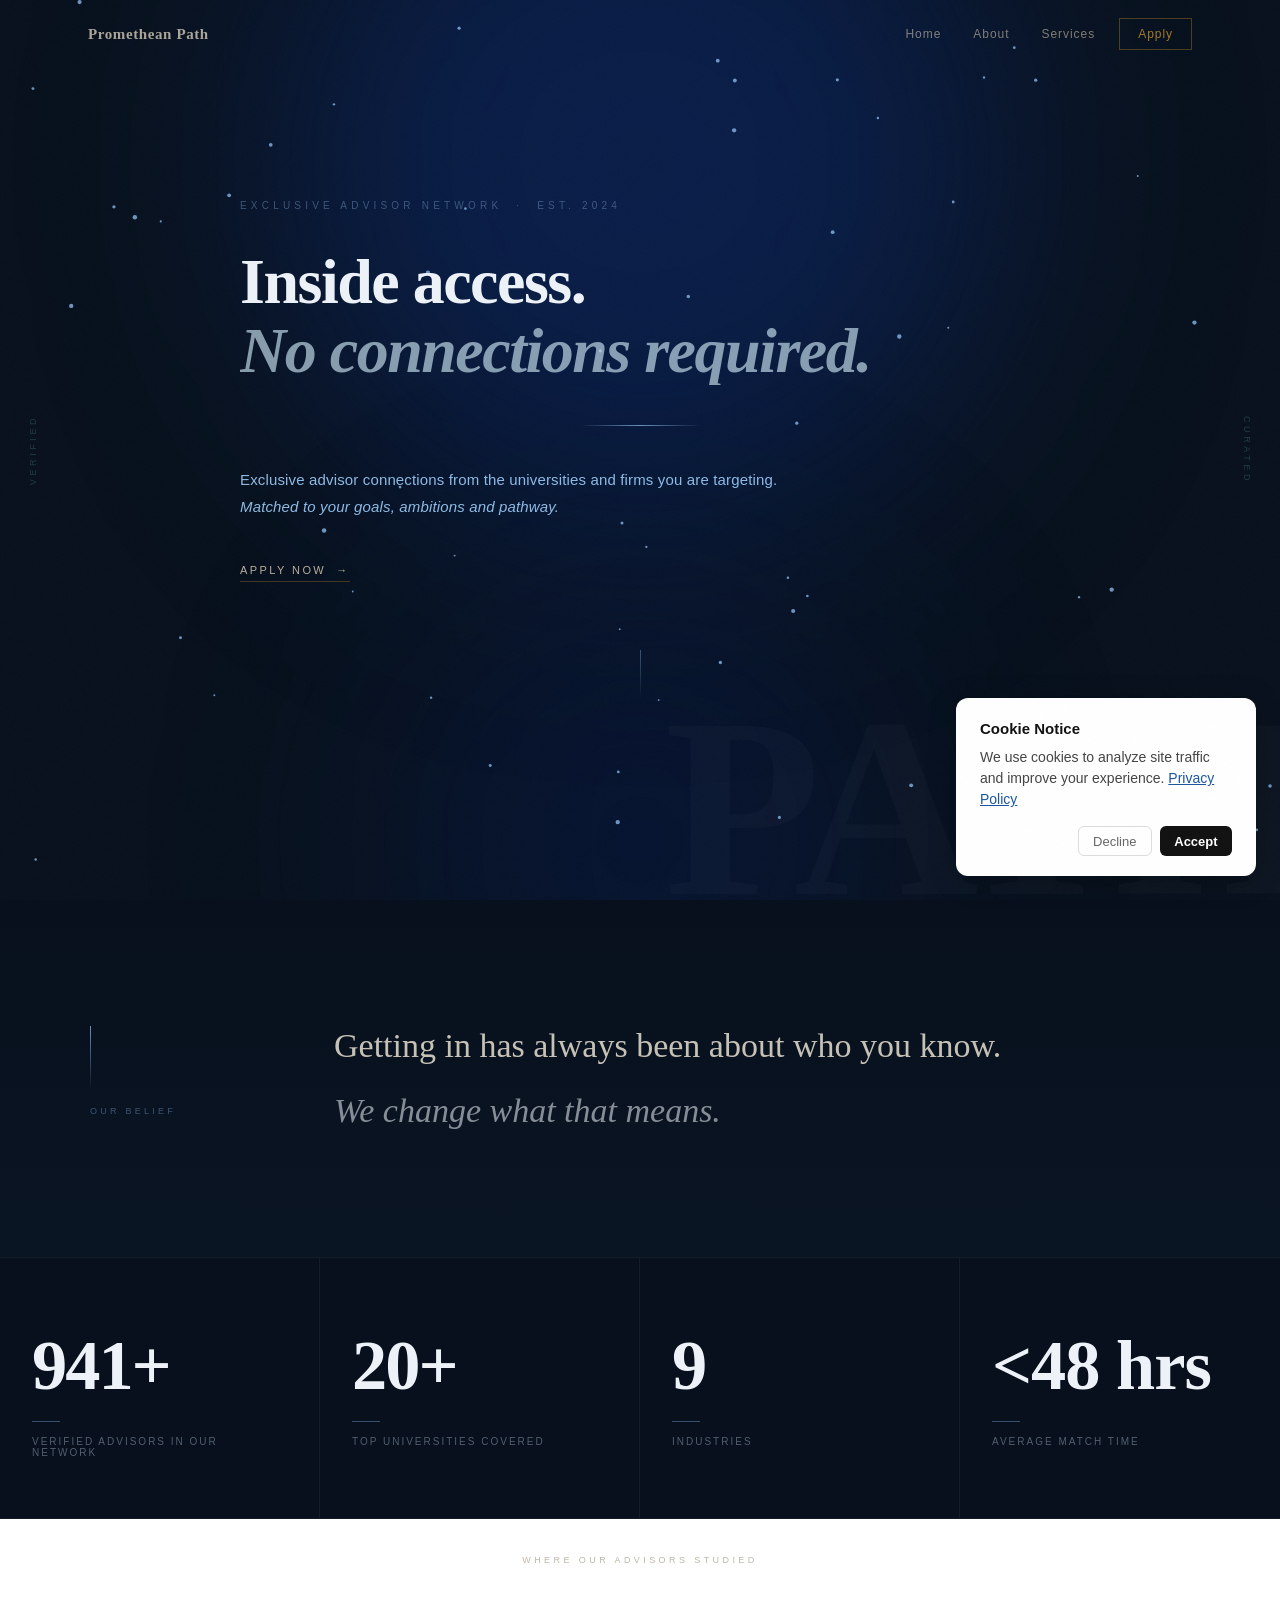
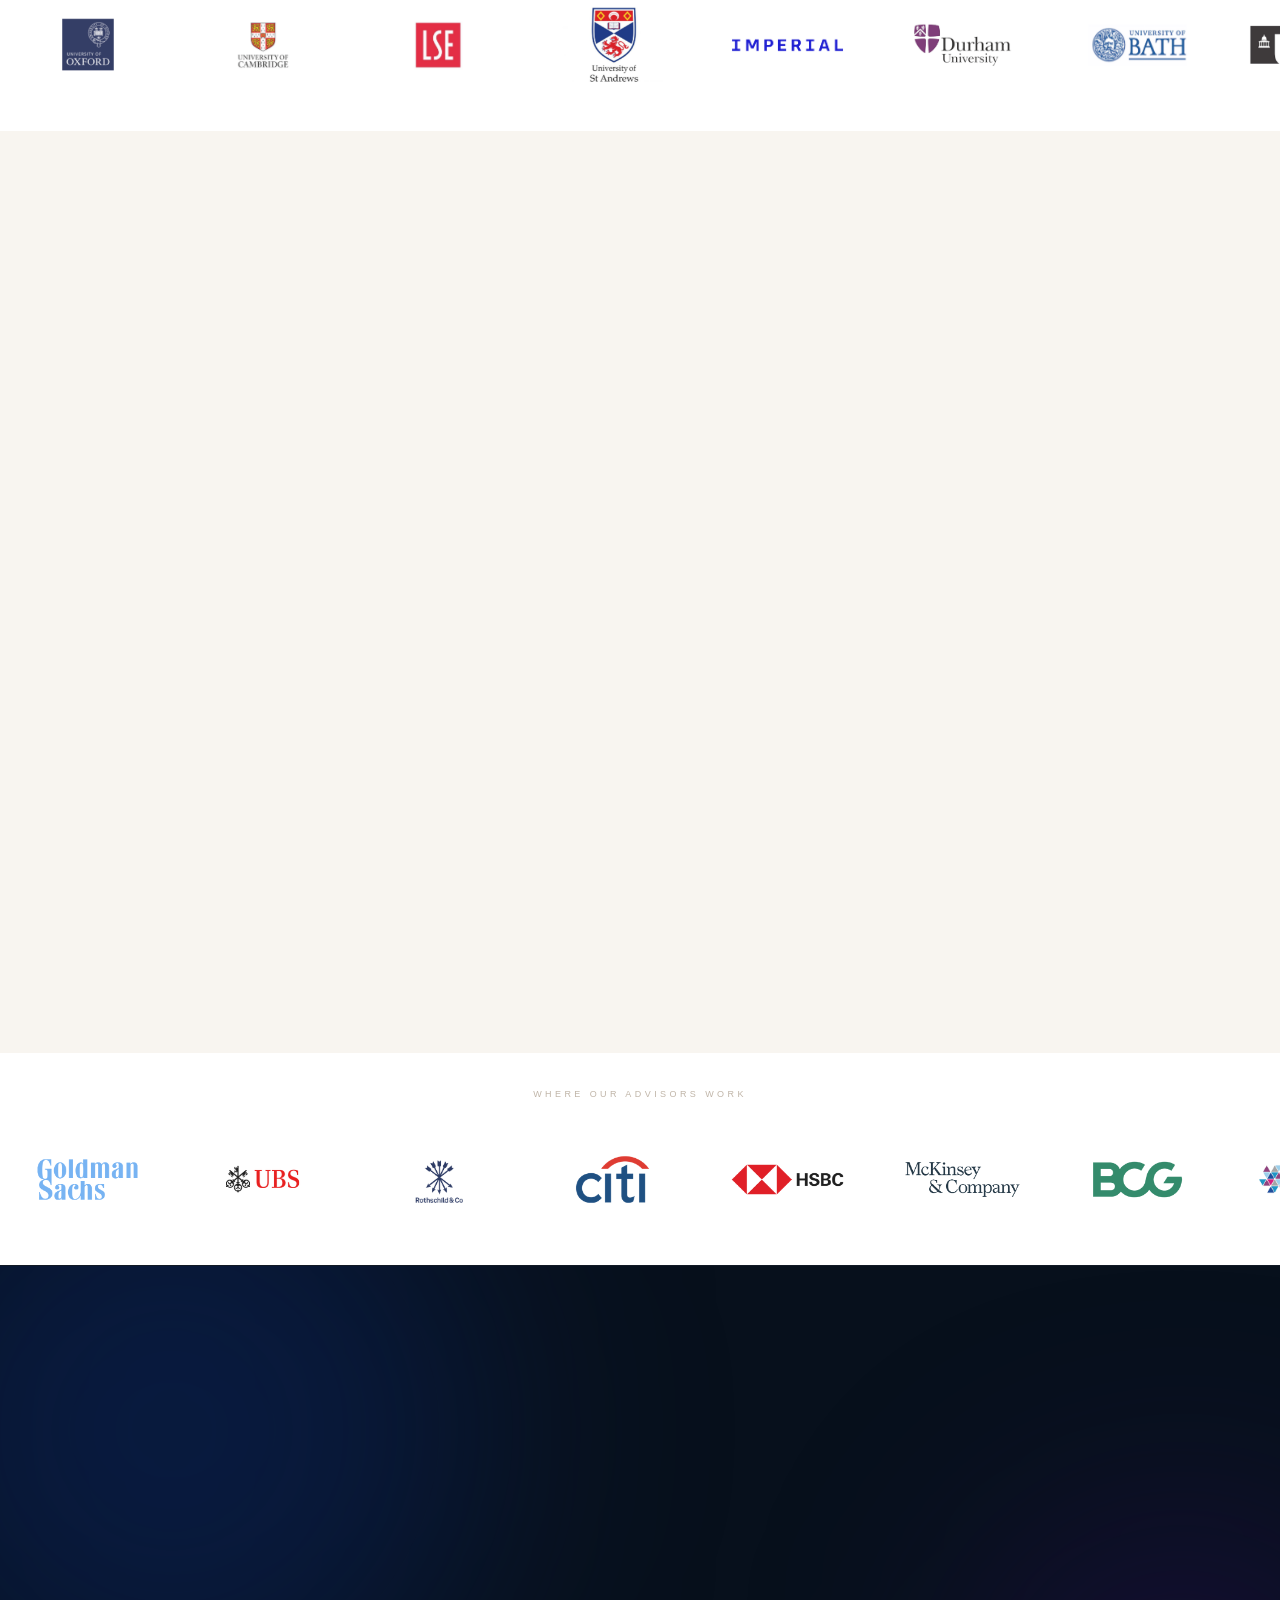
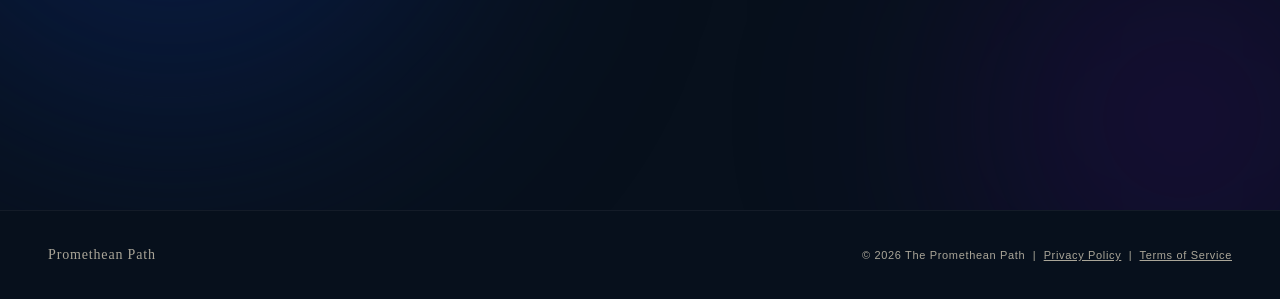
==== commit 9e3a261a: "Add Google site verification meta tag Added Google site verification meta tag for SEO." ====
--- a/index.html
+++ b/index.html
@@ -3,6 +3,7 @@
 <head>
   <meta charset="UTF-8">
   <meta name="viewport" content="width=device-width, initial-scale=1.0">
+  <meta name="google-site-verification" content="googleac3c56a4c4b58ff7" />
   <meta http-equiv="X-Frame-Options" content="SAMEORIGIN">
   <meta http-equiv="X-Content-Type-Options" content="nosniff">
   <meta http-equiv="Referrer-Policy" content="strict-origin-when-cross-origin">
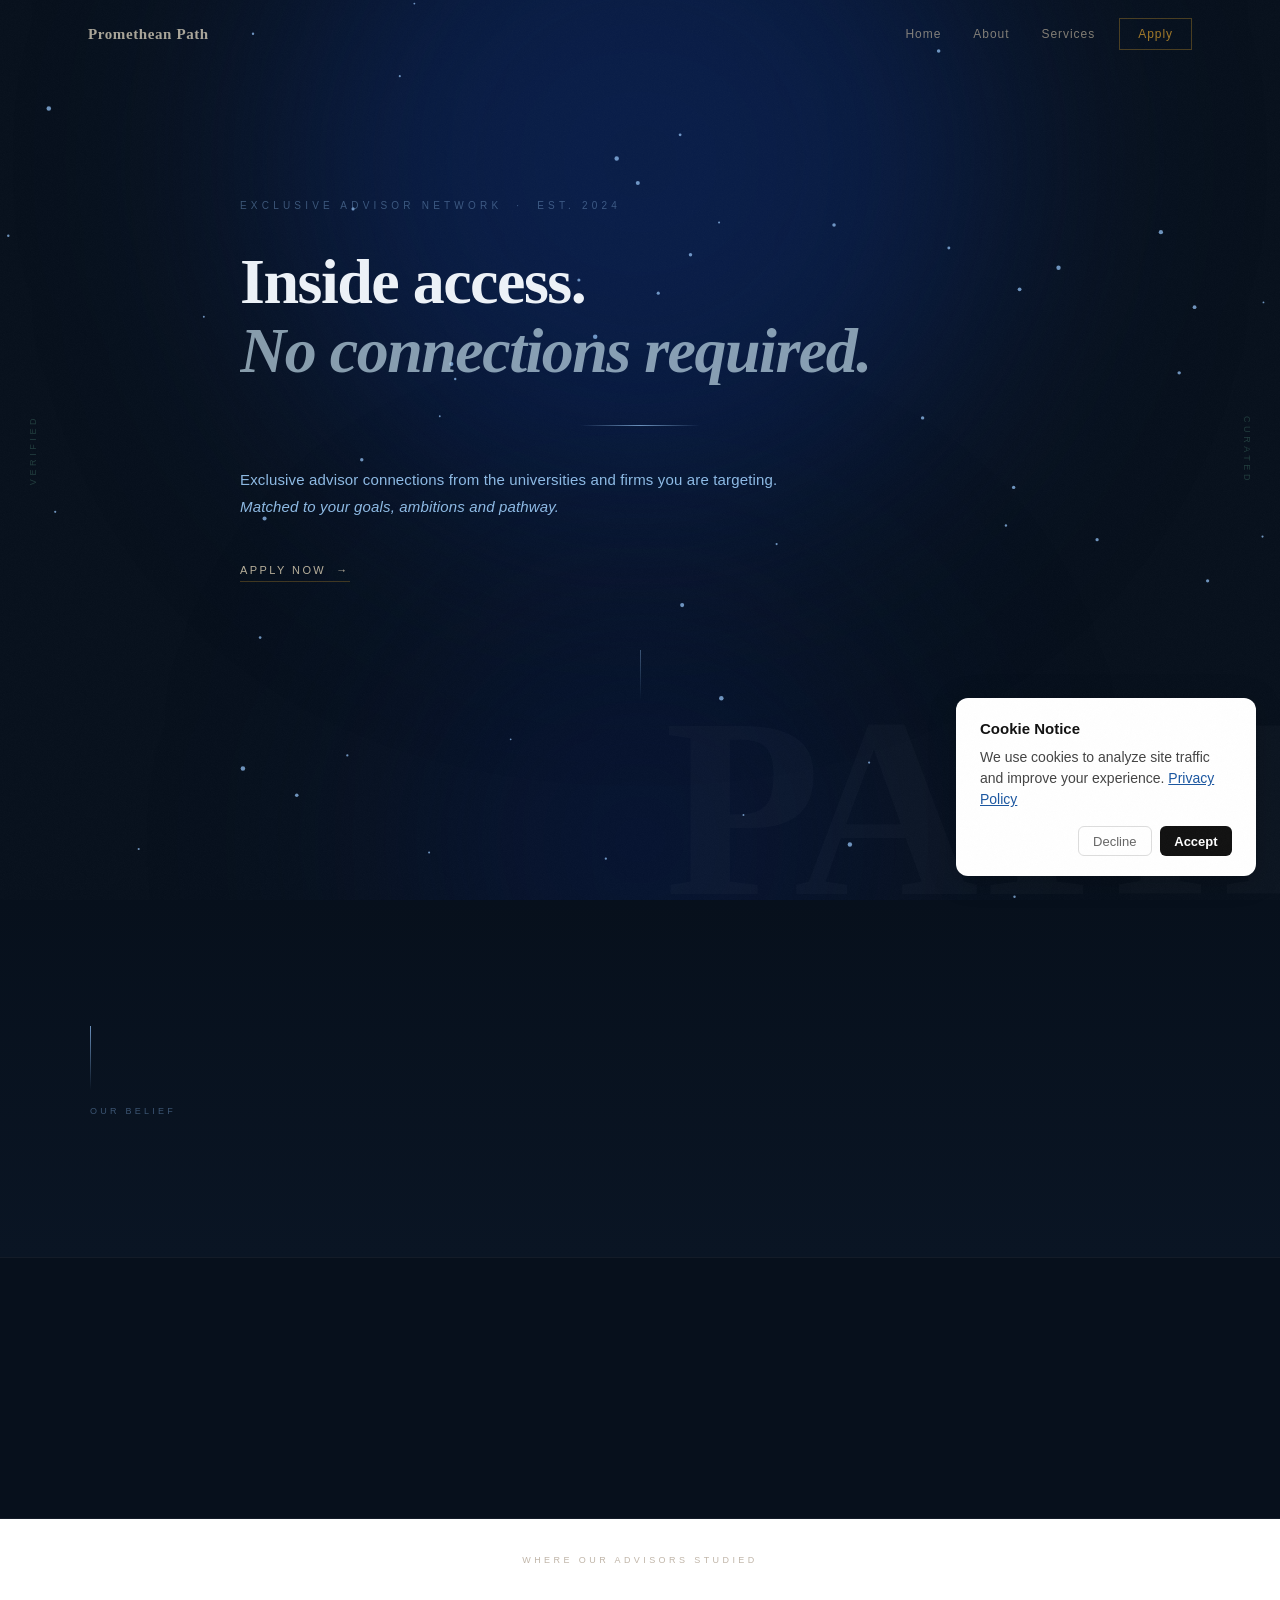
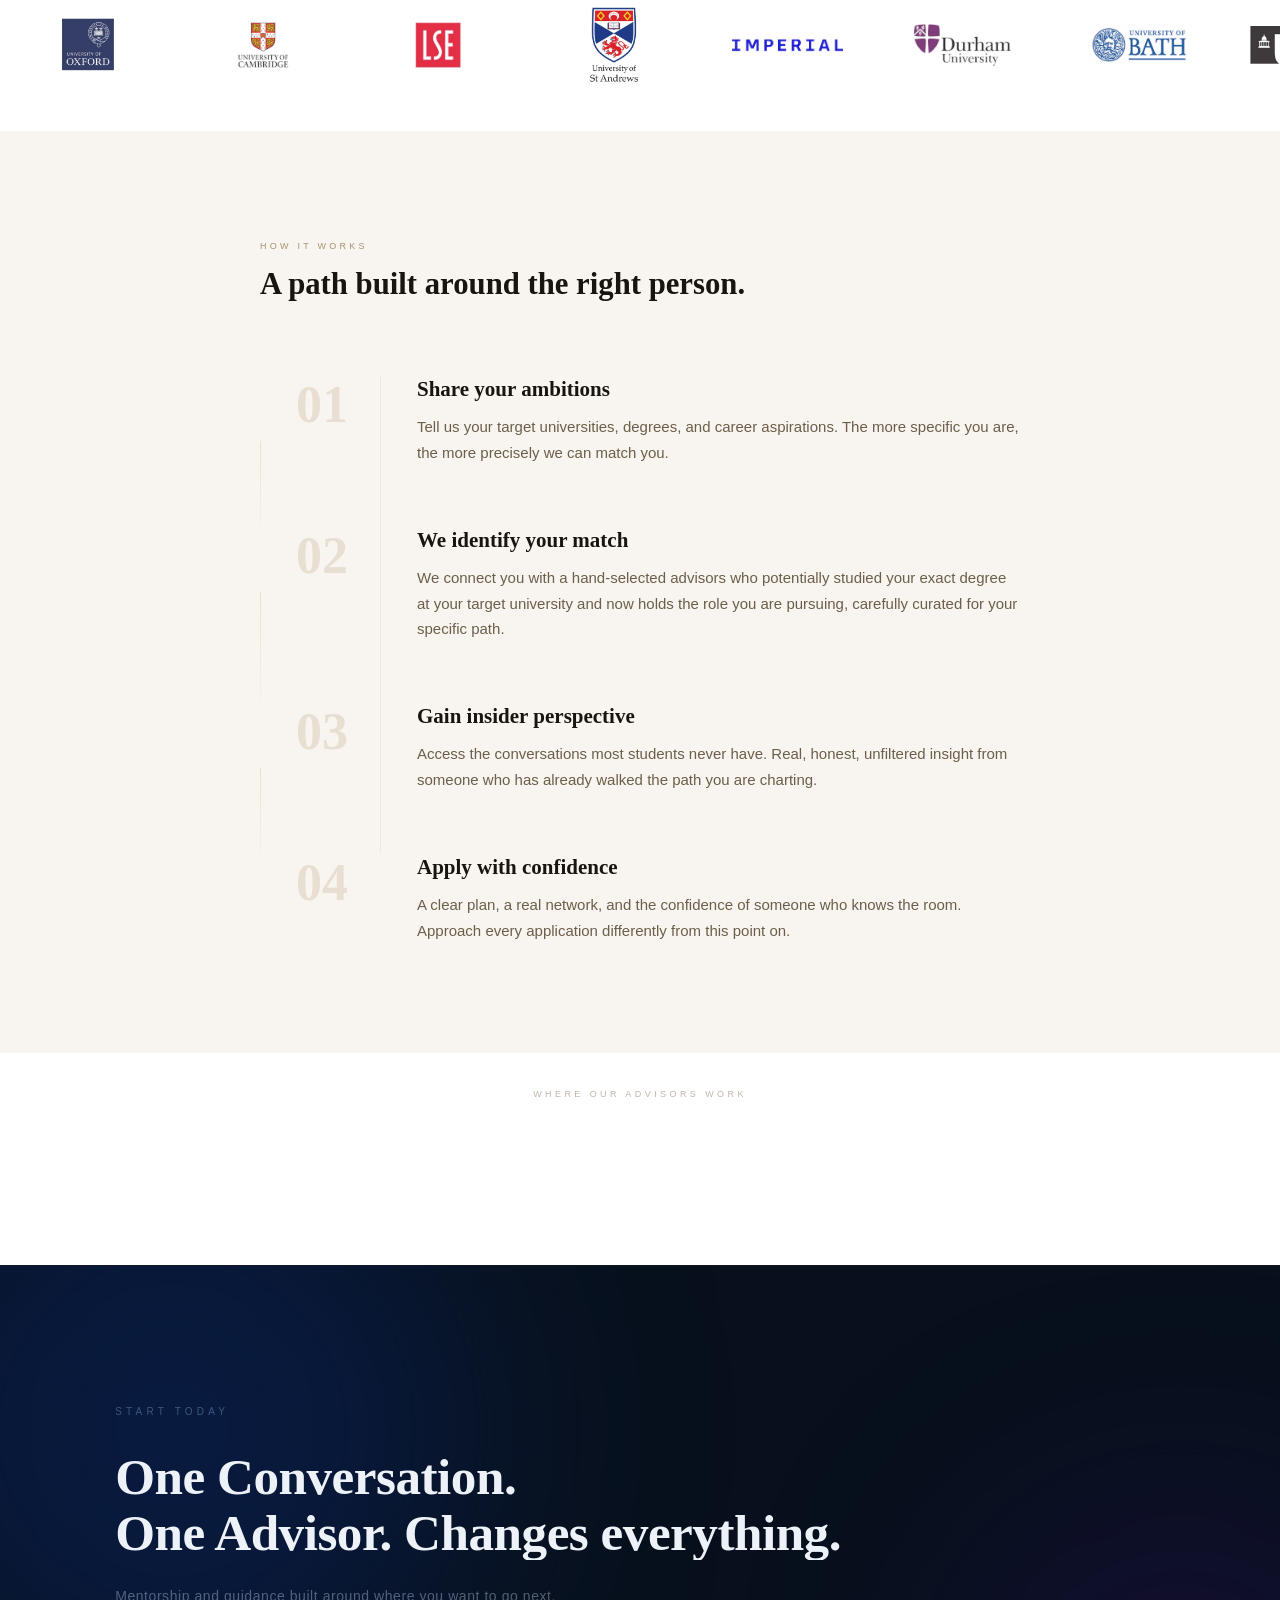
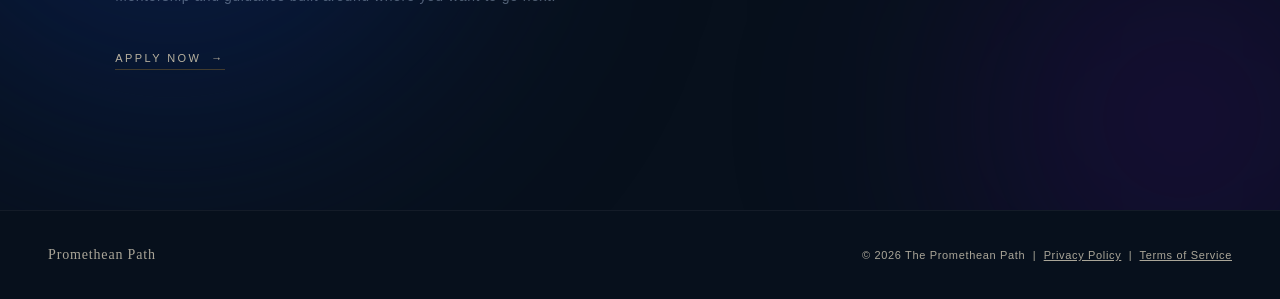
==== commit 693c8b06: "Update Google site verification meta tag" ====
--- a/index.html
+++ b/index.html
@@ -3,7 +3,7 @@
 <head>
   <meta charset="UTF-8">
   <meta name="viewport" content="width=device-width, initial-scale=1.0">
-  <meta name="google-site-verification" content="googleac3c56a4c4b58ff7" />
+  <meta name="google-site-verification" content="SrkfACQylY_MpNcQJXcxIHxuY5GVEn82FzU4nTS942g" />
   <meta http-equiv="X-Frame-Options" content="SAMEORIGIN">
   <meta http-equiv="X-Content-Type-Options" content="nosniff">
   <meta http-equiv="Referrer-Policy" content="strict-origin-when-cross-origin">
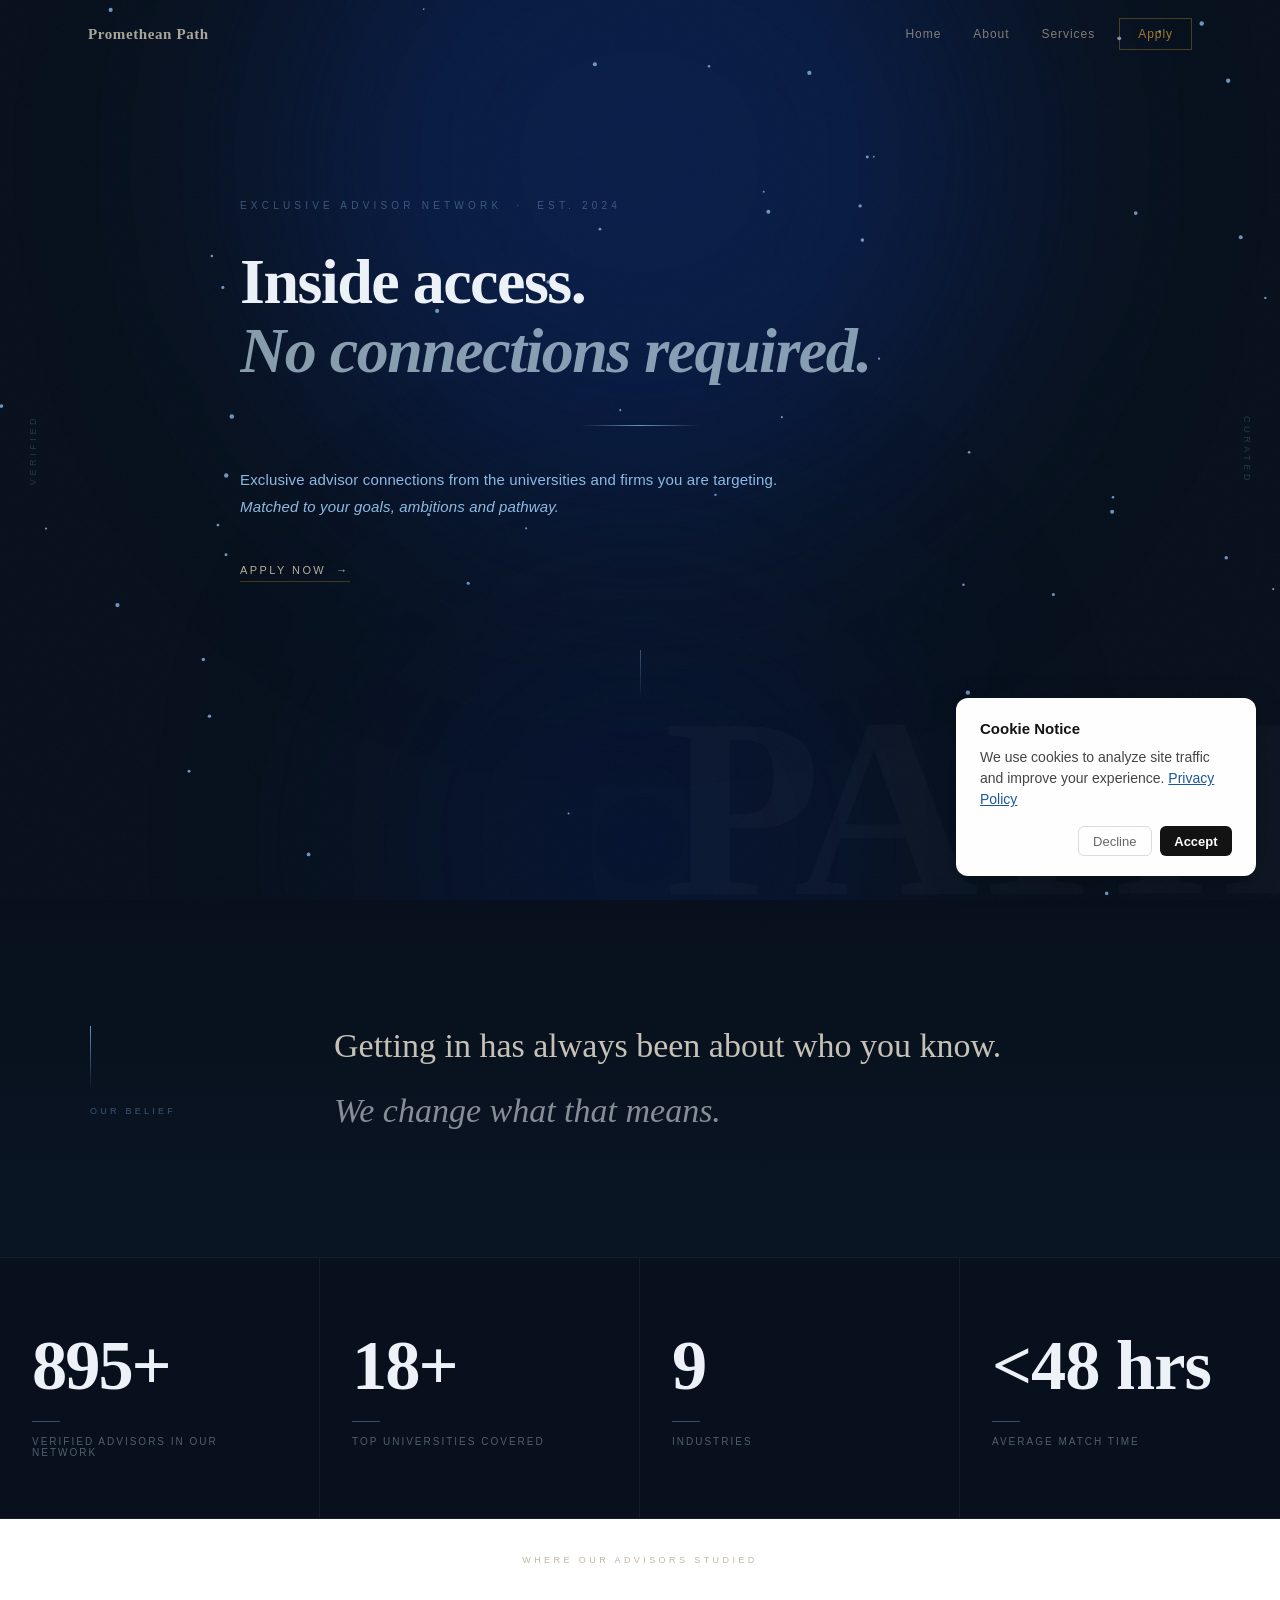
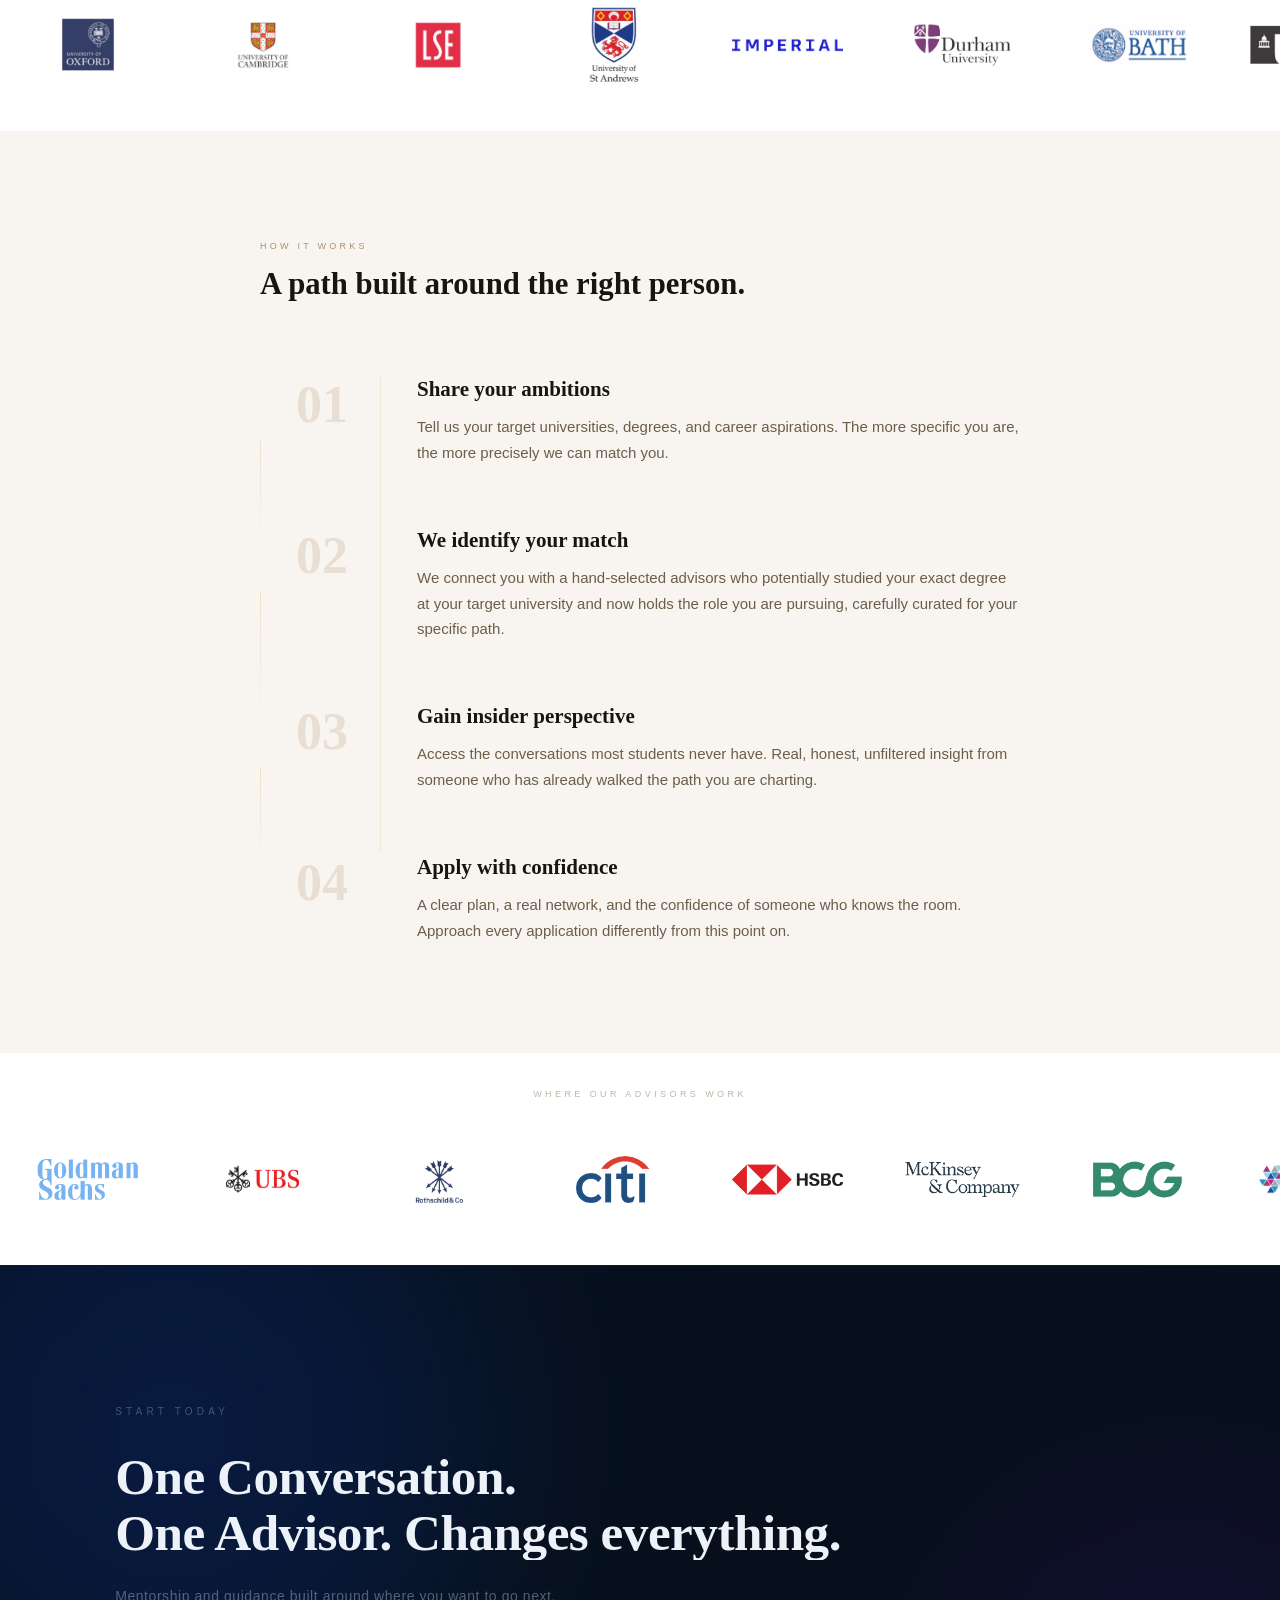
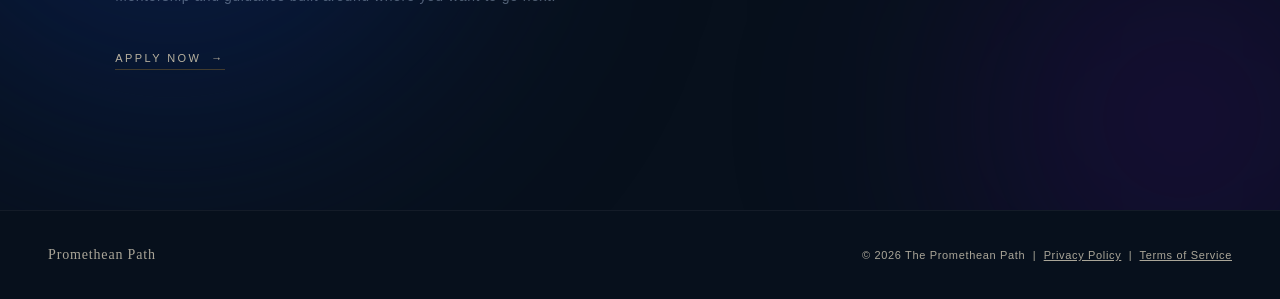
==== commit 13498ada: "Add structured data and update logo alt texts Added structured data for EducationalOrganization and " ====
--- a/index.html
+++ b/index.html
@@ -27,7 +27,23 @@
   <link rel="icon" href="animated-favicon.gif" type="image/gif">
   <script src="animated-favicon.js" defer></script>
   <link rel="stylesheet" href="styles.css">
-  <link rel="stylesheet" href="https://cdnjs.cloudflare.com/ajax/libs/font-awesome/5.15.4/css/all.min.css" integrity="sha384-DyZ88mC6Up2uqS4h/KRgHuoeGwBcD4Ng9SiP4dIRy0EXTlnuz47vAwmeGwVChigm" crossorigin="anonymous">
+  <script type="application/ld+json">
+  {
+    "@context": "https://schema.org",
+    "@type": "EducationalOrganization",
+    "name": "The Promethean Path",
+    "url": "https://prometheanpath.github.io",
+    "description": "Exclusive advisor network connecting students with verified advisors from top UK universities and leading firms across six pathways.",
+    "address": {
+      "@type": "PostalAddress",
+      "addressLocality": "London",
+      "addressCountry": "GB"
+    },
+    "sameAs": [
+      "https://www.linkedin.com/in/promethean-path-479b6a40b/"
+    ]
+  }
+  </script>
 </head>
 <body>
 
@@ -142,38 +158,38 @@
     <p class="ticker-label">Where our Advisors studied</p>
     <div class="ticker-track">
       <div class="ticker-inner">
-        <div class="ti"><img src="images/Oxford.png" alt="Oxford"></div>
-        <div class="ti"><img src="images/Cambridge.png" alt="Cambridge"></div>
-        <div class="ti"><img src="images/LSEE.jpg" alt="LSE"></div>
-        <div class="ti"><img src="images/S Andrew.png" alt="St Andrews"></div>
-        <div class="ti"><img src="images/Imperial.png" alt="Imperial"></div>
-        <div class="ti"><img src="images/Durham.png" alt="Durham"></div>
-        <div class="ti"><img src="images/Bath.png" alt="Bath"></div>
-        <div class="ti"><img src="images/UCL.png" alt="UCL"></div>
-        <div class="ti"><img src="images/Warwick.png" alt="Warwick"></div>
-        <div class="ti"><img src="images/Lancaster.jpg" alt="Lancaster"></div>
-        <div class="ti"><img src="images/Manchester.png" alt="Manchester"></div>
-        <div class="ti"><img src="images/Leeds.png" alt="Leeds"></div>
-        <div class="ti"><img src="images/Bristol.jpg" alt="Bristol"></div>
-        <div class="ti"><img src="images/York.png" alt="York"></div>
-        <div class="ti"><img src="images/Edinbrugh.png" alt="Edinburgh"></div>
-        <div class="ti"><img src="images/Kings.png" alt="King's College London"></div>
-        <div class="ti"><img src="images/Oxford.png" alt="Oxford"></div>
-        <div class="ti"><img src="images/Cambridge.png" alt="Cambridge"></div>
-        <div class="ti"><img src="images/LSEE.jpg" alt="LSE"></div>
-        <div class="ti"><img src="images/S Andrew.png" alt="St Andrews"></div>
-        <div class="ti"><img src="images/Imperial.png" alt="Imperial"></div>
-        <div class="ti"><img src="images/Durham.png" alt="Durham"></div>
-        <div class="ti"><img src="images/Bath.png" alt="Bath"></div>
-        <div class="ti"><img src="images/UCL.png" alt="UCL"></div>
-        <div class="ti"><img src="images/Warwick.png" alt="Warwick"></div>
-        <div class="ti"><img src="images/Lancaster.jpg" alt="Lancaster"></div>
-        <div class="ti"><img src="images/Manchester.png" alt="Manchester"></div>
-        <div class="ti"><img src="images/Leeds.png" alt="Leeds"></div>
-        <div class="ti"><img src="images/Bristol.jpg" alt="Bristol"></div>
-        <div class="ti"><img src="images/York.png" alt="York"></div>
-        <div class="ti"><img src="images/Edinbrugh.png" alt="Edinburgh"></div>
-        <div class="ti"><img src="images/Kings.png" alt="King's College London"></div>
+        <div class="ti"><img src="images/Oxford.png" alt="University of Oxford logo"></div>
+        <div class="ti"><img src="images/Cambridge.png" alt="University of Cambridge logo"></div>
+        <div class="ti"><img src="images/LSEE.jpg" alt="London School of Economics logo"></div>
+        <div class="ti"><img src="images/S Andrew.png" alt="University of St Andrews logo"></div>
+        <div class="ti"><img src="images/Imperial.png" alt="Imperial College London logo"></div>
+        <div class="ti"><img src="images/Durham.png" alt="Durham University logo"></div>
+        <div class="ti"><img src="images/Bath.png" alt="University of Bath logo"></div>
+        <div class="ti"><img src="images/UCL.png" alt="University College London logo"></div>
+        <div class="ti"><img src="images/Warwick.png" alt="University of Warwick logo"></div>
+        <div class="ti"><img src="images/Lancaster.jpg" alt="Lancaster University logo"></div>
+        <div class="ti"><img src="images/Manchester.png" alt="University of Manchester logo"></div>
+        <div class="ti"><img src="images/Leeds.png" alt="University of Leeds logo"></div>
+        <div class="ti"><img src="images/Bristol.jpg" alt="University of Bristol logo"></div>
+        <div class="ti"><img src="images/York.png" alt="University of York logo"></div>
+        <div class="ti"><img src="images/Edinbrugh.png" alt="University of Edinburgh logo"></div>
+        <div class="ti"><img src="images/Kings.png" alt="King's College London logo"></div>
+        <div class="ti"><img src="images/Oxford.png" alt="University of Oxford logo"></div>
+        <div class="ti"><img src="images/Cambridge.png" alt="University of Cambridge logo"></div>
+        <div class="ti"><img src="images/LSEE.jpg" alt="London School of Economics logo"></div>
+        <div class="ti"><img src="images/S Andrew.png" alt="University of St Andrews logo"></div>
+        <div class="ti"><img src="images/Imperial.png" alt="Imperial College London logo"></div>
+        <div class="ti"><img src="images/Durham.png" alt="Durham University logo"></div>
+        <div class="ti"><img src="images/Bath.png" alt="University of Bath logo"></div>
+        <div class="ti"><img src="images/UCL.png" alt="University College London logo"></div>
+        <div class="ti"><img src="images/Warwick.png" alt="University of Warwick logo"></div>
+        <div class="ti"><img src="images/Lancaster.jpg" alt="Lancaster University logo"></div>
+        <div class="ti"><img src="images/Manchester.png" alt="University of Manchester logo"></div>
+        <div class="ti"><img src="images/Leeds.png" alt="University of Leeds logo"></div>
+        <div class="ti"><img src="images/Bristol.jpg" alt="University of Bristol logo"></div>
+        <div class="ti"><img src="images/York.png" alt="University of York logo"></div>
+        <div class="ti"><img src="images/Edinbrugh.png" alt="University of Edinburgh logo"></div>
+        <div class="ti"><img src="images/Kings.png" alt="King's College London logo"></div>
       </div>
     </div>
   </section>
@@ -233,38 +249,38 @@
     <p class="ticker-label">Where our advisors work</p>
     <div class="ticker-track">
       <div class="ticker-inner ticker-inner--r">
-        <div class="ti"><img src="images/GS.png" alt="Goldman Sachs"></div>
-        <div class="ti"><img src="images/UBS.png" alt="UBS"></div>
-        <div class="ti"><img src="images/Rothschild.png" alt="Rothschild"></div>
-        <div class="ti"><img src="images/Citi.png" alt="Citi"></div>
-        <div class="ti"><img src="images/HSBC.png" alt="HSBC"></div>
-        <div class="ti"><img src="images/McK.png" alt="McKinsey"></div>
-        <div class="ti"><img src="images/BCG.png" alt="BCG"></div>
-        <div class="ti"><img src="images/Baringa.jpg" alt="Baringa"></div>
-        <div class="ti"><img src="images/Linklaters.png" alt="Linklaters"></div>
-        <div class="ti"><img src="images/A&O.png" alt="A&O"></div>
-        <div class="ti"><img src="images/NRF.png" alt="NRF"></div>
-        <div class="ti"><img src="images/Latham.png" alt="Latham"></div>
-        <div class="ti"><img src="images/DLA.jpg" alt="DLA Piper"></div>
-        <div class="ti"><img src="images/Disney.png" alt="Disney"></div>
-        <div class="ti"><img src="images/Toyota.png" alt="Toyota"></div>
-        <div class="ti"><img src="images/Shroders.png" alt="Schroders"></div>
-        <div class="ti"><img src="images/GS.png" alt="Goldman Sachs"></div>
-        <div class="ti"><img src="images/UBS.png" alt="UBS"></div>
-        <div class="ti"><img src="images/Rothschild.png" alt="Rothschild"></div>
-        <div class="ti"><img src="images/Citi.png" alt="Citi"></div>
-        <div class="ti"><img src="images/HSBC.png" alt="HSBC"></div>
-        <div class="ti"><img src="images/McK.png" alt="McKinsey"></div>
-        <div class="ti"><img src="images/BCG.png" alt="BCG"></div>
-        <div class="ti"><img src="images/Baringa.jpg" alt="Baringa"></div>
-        <div class="ti"><img src="images/Linklaters.png" alt="Linklaters"></div>
-        <div class="ti"><img src="images/A&O.png" alt="A&O"></div>
-        <div class="ti"><img src="images/NRF.png" alt="NRF"></div>
-        <div class="ti"><img src="images/Latham.png" alt="Latham"></div>
-        <div class="ti"><img src="images/DLA.jpg" alt="DLA Piper"></div>
-        <div class="ti"><img src="images/Disney.png" alt="Disney"></div>
-        <div class="ti"><img src="images/Toyota.png" alt="Toyota"></div>
-        <div class="ti"><img src="images/Shroders.png" alt="Schroders"></div>
+        <div class="ti"><img src="images/GS.png" alt="Goldman Sachs logo"></div>
+        <div class="ti"><img src="images/UBS.png" alt="UBS logo"></div>
+        <div class="ti"><img src="images/Rothschild.png" alt="Rothschild & Co logo"></div>
+        <div class="ti"><img src="images/Citi.png" alt="Citi logo"></div>
+        <div class="ti"><img src="images/HSBC.png" alt="HSBC logo"></div>
+        <div class="ti"><img src="images/McK.png" alt="McKinsey & Company logo"></div>
+        <div class="ti"><img src="images/BCG.png" alt="Boston Consulting Group logo"></div>
+        <div class="ti"><img src="images/Baringa.jpg" alt="Baringa Partners logo"></div>
+        <div class="ti"><img src="images/Linklaters.png" alt="Linklaters law firm logo"></div>
+        <div class="ti"><img src="images/A&O.png" alt="Allen & Overy Shearman logo"></div>
+        <div class="ti"><img src="images/NRF.png" alt="Norton Rose Fulbright logo"></div>
+        <div class="ti"><img src="images/Latham.png" alt="Latham & Watkins logo"></div>
+        <div class="ti"><img src="images/DLA.jpg" alt="DLA Piper logo"></div>
+        <div class="ti"><img src="images/Disney.png" alt="Disney logo"></div>
+        <div class="ti"><img src="images/Toyota.png" alt="Toyota logo"></div>
+        <div class="ti"><img src="images/Shroders.png" alt="Schroders logo"></div>
+        <div class="ti"><img src="images/GS.png" alt="Goldman Sachs logo"></div>
+        <div class="ti"><img src="images/UBS.png" alt="UBS logo"></div>
+        <div class="ti"><img src="images/Rothschild.png" alt="Rothschild & Co logo"></div>
+        <div class="ti"><img src="images/Citi.png" alt="Citi logo"></div>
+        <div class="ti"><img src="images/HSBC.png" alt="HSBC logo"></div>
+        <div class="ti"><img src="images/McK.png" alt="McKinsey & Company logo"></div>
+        <div class="ti"><img src="images/BCG.png" alt="Boston Consulting Group logo"></div>
+        <div class="ti"><img src="images/Baringa.jpg" alt="Baringa Partners logo"></div>
+        <div class="ti"><img src="images/Linklaters.png" alt="Linklaters law firm logo"></div>
+        <div class="ti"><img src="images/A&O.png" alt="Allen & Overy Shearman logo"></div>
+        <div class="ti"><img src="images/NRF.png" alt="Norton Rose Fulbright logo"></div>
+        <div class="ti"><img src="images/Latham.png" alt="Latham & Watkins logo"></div>
+        <div class="ti"><img src="images/DLA.jpg" alt="DLA Piper logo"></div>
+        <div class="ti"><img src="images/Disney.png" alt="Disney logo"></div>
+        <div class="ti"><img src="images/Toyota.png" alt="Toyota logo"></div>
+        <div class="ti"><img src="images/Shroders.png" alt="Schroders logo"></div>
       </div>
     </div>
   </section>
@@ -300,7 +316,7 @@
   </footer>
 
   <button onclick="topFunction()" id="backToTopBtn" title="Go to top" style="color:rgb(120,195,240)">
-    <i class="fas fa-angle-double-up"></i>
+    <svg xmlns="http://www.w3.org/2000/svg" width="18" height="18" viewBox="0 0 24 24" fill="none" stroke="currentColor" stroke-width="2.5" stroke-linecap="round" stroke-linejoin="round" aria-hidden="true"><polyline points="17 11 12 6 7 11"></polyline><polyline points="17 18 12 13 7 18"></polyline></svg>
   </button>
 
   <script>
--- a/styles.css
+++ b/styles.css
@@ -823,11 +823,13 @@
   background: rgba(7, 16, 28, 0.95);
   z-index: 999;
   opacity: 0;
+  pointer-events: none;
   transition: opacity 0.3s ease;
 }
 
 .nav-overlay.active {
   opacity: 1;
+  pointer-events: auto;
 }
 
 /* Mobile nav menu */
@@ -851,6 +853,7 @@
 }
 
 .nav-mobile .nav-links {
+  display: flex;
   flex-direction: column;
   align-items: flex-start;
   gap: 0;
@@ -1633,6 +1636,96 @@
 .sv-list .ab-data-tag { color: #9a7455; }
 .sv-list-inner { max-width: 1000px; margin: 0 auto; }
 .sv-list-head  { margin-bottom: 72px; }
+.sv-pathway-head {
+  margin-top: 72px;
+  margin-bottom: 36px;
+}
+.sv-pathway-head .ab-data-tag { color: #9a7455; margin-bottom: 12px; }
+.sv-pathway-head .sv-list-title { font-size: clamp(17px, 2vw, 26px); }
+
+/* Pathway flip cards */
+.sv-pathway-grid {
+  display: grid;
+  grid-template-columns: repeat(3, 1fr);
+  gap: 14px;
+}
+.sv-pathway-card {
+  height: 220px;
+  perspective: 1000px;
+  cursor: default;
+}
+@media (hover: none) { .sv-pathway-card { cursor: pointer; } }
+.sv-pathway-card-inner {
+  position: relative;
+  width: 100%; height: 100%;
+  transition: transform 0.65s cubic-bezier(0.4, 0.2, 0.2, 1);
+  transform-style: preserve-3d;
+}
+@media (hover: hover) {
+  .sv-pathway-card:hover .sv-pathway-card-inner { transform: rotateY(180deg); }
+}
+.sv-pathway-card.is-open .sv-pathway-card-inner {
+  transform: rotateY(180deg);
+}
+.sv-pathway-card-front,
+.sv-pathway-card-back {
+  position: absolute;
+  inset: 0;
+  padding: 32px 28px;
+  border: 1px solid rgba(0,0,0,0.09);
+  backface-visibility: hidden;
+  -webkit-backface-visibility: hidden;
+  overflow: hidden;
+}
+.sv-pathway-card-front {
+  background: #fff;
+  display: flex;
+  flex-direction: column;
+  justify-content: flex-end;
+}
+.sv-pathway-card-back {
+  background: #f0edf8;
+  border-color: rgba(135,95,215,0.22);
+  transform: rotateY(180deg);
+  display: flex;
+  flex-direction: column;
+  justify-content: center;
+}
+.sv-pathway-card-num {
+  font-family: var(--serif);
+  font-size: 11px;
+  letter-spacing: 0.3em;
+  color: rgba(135,95,215,0.65);
+  display: block;
+  margin-bottom: 12px;
+}
+.sv-pathway-card-name {
+  font-family: 'Baskerville', 'Baskerville Old Face', 'Hoefler Text', Georgia, serif;
+  font-size: clamp(16px, 1.8vw, 20px);
+  font-weight: 400;
+  color: #1a1410;
+  line-height: 1.2;
+}
+.sv-pathway-card-hint {
+  font-size: 9px;
+  letter-spacing: 0.22em;
+  text-transform: uppercase;
+  color: rgba(135,95,215,0.45);
+  margin-top: 16px;
+}
+.sv-pathway-card-back-num {
+  font-family: var(--serif);
+  font-size: 11px;
+  letter-spacing: 0.3em;
+  color: rgba(135,95,215,0.5);
+  display: block;
+  margin-bottom: 10px;
+}
+.sv-pathway-card-body {
+  font-size: 13px;
+  color: #5c4d72;
+  line-height: 1.75;
+}
 .sv-list-title {
   font-family: 'Baskerville', 'Baskerville Old Face', 'Hoefler Text', Georgia, serif;
   font-size: clamp(28px, 3.5vw, 46px);
@@ -1771,7 +1864,7 @@
 /* Alumni ticker */
 .sv-alumni {
   background: var(--dark2);
-  padding: 80px 0 88px;
+  padding: 40px 0 44px;
   overflow: hidden;
   border-top: 1px solid rgba(255,255,255,0.04);
 }
@@ -1782,7 +1875,7 @@
   text-transform: uppercase;
   color: rgba(106, 188, 155, 0.6);
   text-align: center;
-  margin-bottom: 44px;
+  margin-bottom: 28px;
 }
 .sv-alumni-track  { overflow: hidden; }
 .sv-alumni-inner  {
@@ -1797,14 +1890,14 @@
   align-items: center;
   gap: 16px;
   padding: 20px 28px;
-  background: rgba(255,255,255,0.025);
+  background: var(--dark2);
   border: 1px solid rgba(106,188,155,0.12);
   white-space: nowrap;
   flex-shrink: 0;
   transition: border-color 0.3s ease, background 0.3s ease;
 }
 .sv-profile:hover {
-  background: rgba(106,188,155,0.06);
+  background: rgba(7,16,28,0.95);
   border-color: rgba(106,188,155,0.28);
 }
 .sv-profile-avatar {
@@ -1864,19 +1957,20 @@
   letter-spacing: 0.01em;
 }
 
-/* Sectors — dark */
+/* Sectors — warm light brown */
 .sv-sectors {
-  background: #112236;
+  background: #f4ede0;
   padding: 120px 9% 130px;
-  border-top: 1px solid rgba(255,255,255,0.04);
+  border-top: 1px solid rgba(0,0,0,0.06);
 }
 .sv-sectors-inner { max-width: 1200px; margin: 0 auto; }
 .sv-sectors-head { margin-bottom: 80px; }
+.sv-sectors .ab-data-tag { color: rgba(120,85,200,0.75); }
 .sv-sectors-title {
   font-family: 'Baskerville', 'Baskerville Old Face', 'Hoefler Text', Georgia, serif;
   font-size: clamp(28px, 3.5vw, 48px);
   font-weight: 400;
-  color: var(--cream);
+  color: #1a1410;
   line-height: 1.15;
   margin-top: 16px;
   letter-spacing: 0.01em;
@@ -1884,44 +1978,57 @@
 .sv-sectors-grid {
   display: grid;
   grid-template-columns: repeat(3, 1fr);
-  border-top: 1px solid rgba(255,255,255,0.07);
-}
+  border-top: 1px solid rgba(130,100,200,0.15);
+}
+
+/* Stagger reveal — parent gets in-view, children animate in sequence */
+.sv-sectors-grid .sv-sector { opacity: 0; }
+.sv-sectors-grid.in-view .sv-sector {
+  animation: sv-sector-in 0.55s var(--ease) both;
+}
+.sv-sectors-grid.in-view .sv-sector:nth-child(1) { animation-delay: 0.04s; }
+.sv-sectors-grid.in-view .sv-sector:nth-child(2) { animation-delay: 0.13s; }
+.sv-sectors-grid.in-view .sv-sector:nth-child(3) { animation-delay: 0.22s; }
+.sv-sectors-grid.in-view .sv-sector:nth-child(4) { animation-delay: 0.31s; }
+.sv-sectors-grid.in-view .sv-sector:nth-child(5) { animation-delay: 0.40s; }
+.sv-sectors-grid.in-view .sv-sector:nth-child(6) { animation-delay: 0.49s; }
+@keyframes sv-sector-in {
+  from { opacity: 0; transform: translateY(18px); }
+  to   { opacity: 1; transform: none; }
+}
+
 .sv-sector {
   padding: 52px 40px 48px;
-  border-right: 1px solid rgba(255,255,255,0.06);
-  border-bottom: 1px solid rgba(255,255,255,0.06);
-  opacity: 0;
-  transform: translateY(20px);
-  transition: opacity 0.6s var(--ease), transform 0.6s var(--ease);
-}
-.sv-sector.in-view { opacity: 1; transform: none; }
+  border-right: 1px solid rgba(130,100,200,0.12);
+  border-bottom: 1px solid rgba(130,100,200,0.12);
+}
 .sv-sector:nth-child(3n) { border-right: none; }
 .sv-sector:nth-child(4), .sv-sector:nth-child(5), .sv-sector:nth-child(6) { border-bottom: none; }
 .sv-sector-num {
   font-family: var(--serif);
   font-size: 13px;
   letter-spacing: 0.3em;
-  color: #6abcaa;
+  color: rgba(135,95,215,0.85);
   display: block;
   margin-bottom: 20px;
 }
 .sv-sector-line {
   width: 24px; height: 1px;
-  background: #6abcaa;
-  opacity: 0.5;
+  background: rgba(135,95,215,0.35);
+  opacity: 1;
   margin-bottom: 20px;
 }
 .sv-sector-name {
   font-family: 'Baskerville', 'Baskerville Old Face', 'Hoefler Text', Georgia, serif;
   font-size: 20px;
   font-weight: 400;
-  color: var(--cream);
+  color: #1a1410;
   margin-bottom: 16px;
   line-height: 1.25;
 }
 .sv-sector-body {
   font-size: 15px;
-  color: rgba(175, 200, 195, 0.65);
+  color: #6b5e4a;
   line-height: 1.85;
 }
 
@@ -2162,10 +2269,13 @@
   .stats-section { grid-template-columns: repeat(2,1fr); }
   .stat-item:nth-child(2) { border-right: none; }
   .stat-item:nth-child(3) { border-top: 1px solid rgba(255,255,255,0.05); }
-  .stat-item { padding: 52px 28px 44px; }
+  .stat-item { padding: 44px 24px 36px; }
+  .stat-num { font-size: clamp(40px, 8vw, 72px); }
   .hiw-section { padding: 80px 24px; }
   .closing-section { padding: 100px 6%; }
   .footer-inner { flex-direction: column; gap: 8px; text-align: center; }
+  .ti { width: 140px; height: 80px; padding: 0 14px; }
+  .ti img { max-height: 56px; }
   .page-content, .page-hero { padding-left: 24px; padding-right: 24px; }
   .ab-hero-center { padding: 100px 24px; }
   .ab-vert-l, .ab-vert-r { display: none; }
@@ -2184,28 +2294,50 @@
   .sv-hero-center { padding: 100px 24px; }
   .sv-vert-l, .sv-vert-r { display: none; }
   .sv-list { padding: 80px 6% 80px; }
+  .sv-pathway-grid { grid-template-columns: repeat(2, 1fr); }
+  .sv-pathway-card { height: 200px; }
   .sv-row-num  { width: 60px; }
   .sv-row-body { padding-left: 60px; font-size: 16px; }
   .sv-row-head { padding: 28px 0; }
   .sv-sectors-grid { grid-template-columns: 1fr 1fr; }
-  .sv-sector:nth-child(3n) { border-right: 1px solid rgba(255,255,255,0.06); }
+  .sv-sector:nth-child(3n) { border-right: 1px solid rgba(130,100,200,0.12); }
   .sv-sector:nth-child(2n) { border-right: none; }
-  .sv-sector:nth-child(4), .sv-sector:nth-child(5), .sv-sector:nth-child(6) { border-bottom: 1px solid rgba(255,255,255,0.06); }
+  .sv-sector:nth-child(4), .sv-sector:nth-child(5), .sv-sector:nth-child(6) { border-bottom: 1px solid rgba(130,100,200,0.12); }
   .sv-sector:nth-child(5), .sv-sector:nth-child(6) { border-bottom: none; }
   .sv-sectors { padding: 80px 6% 80px; }
+  .ab-data-section { padding: 72px 6% 72px; }
+  .ab-data-stats { grid-template-columns: repeat(2, 1fr); }
+  .ab-stat { padding: 28px 20px 24px; }
+  .ab-stat:nth-child(2n) { border-right: none; }
+  .ab-stat:nth-child(3),
+  .ab-stat:nth-child(4) { border-top: 1px solid rgba(255,255,255,0.07); }
+  .ab-stat-num { font-size: clamp(28px, 7vw, 44px); }
+  .ab-bar-row { grid-template-columns: 1fr auto; gap: 6px 12px; }
+  .ab-bar-label { grid-column: 1 / -1; }
 }
 
 @media (max-width: 560px) {
   .hero-headline { letter-spacing: -1.5px; }
   .stats-section { grid-template-columns: 1fr; }
-  .stat-item { border-right: none; border-bottom: 1px solid rgba(255,255,255,0.05); }
+  .stat-item { border-right: none; border-bottom: 1px solid rgba(255,255,255,0.05); padding: 32px 20px 28px; }
   .stat-item:last-child { border-bottom: none; }
-  .timeline-step { grid-template-columns: 60px 1fr; gap: 0 16px; }
-  .ts-num { font-size: 36px; }
-  .ts-right { padding-left: 20px; }
+  .stat-num { font-size: clamp(34px, 9vw, 48px); }
+  .timeline-step { grid-template-columns: 56px 1fr; gap: 0 14px; }
+  .ts-num { font-size: 34px; }
+  .ts-right { padding-left: 18px; padding-bottom: 40px; }
   .closing-headline { letter-spacing: -0.5px; }
-  .nav-links a:not(.nav-cta) { display: none; }
+  .ti { width: 110px; height: 64px; padding: 0 10px; }
+  .ti img { max-height: 44px; }
+  .ticker-section { padding: 24px 0; }
   .sv-sectors-grid { grid-template-columns: 1fr; }
-  .sv-sector:nth-child(n) { border-right: none; border-bottom: 1px solid rgba(255,255,255,0.06); }
+  .sv-sector:nth-child(n) { border-right: none; border-bottom: 1px solid rgba(130,100,200,0.12); }
   .sv-sector:last-child { border-bottom: none; }
-}
+  .sv-pathway-grid { grid-template-columns: 1fr; }
+  .sv-pathway-card { height: 160px; }
+  .sv-pathway-card-front, .sv-pathway-card-back { padding: 24px 20px; }
+  .sv-pathway-card-body { font-size: 12.5px; }
+  .ab-data-stats { grid-template-columns: 1fr; }
+  .ab-stat:nth-child(n) { border-right: none; border-top: none; border-bottom: 1px solid rgba(255,255,255,0.07); }
+  .ab-stat:last-child { border-bottom: none; }
+  .ab-stat-num { font-size: clamp(26px, 8vw, 38px); }
+}
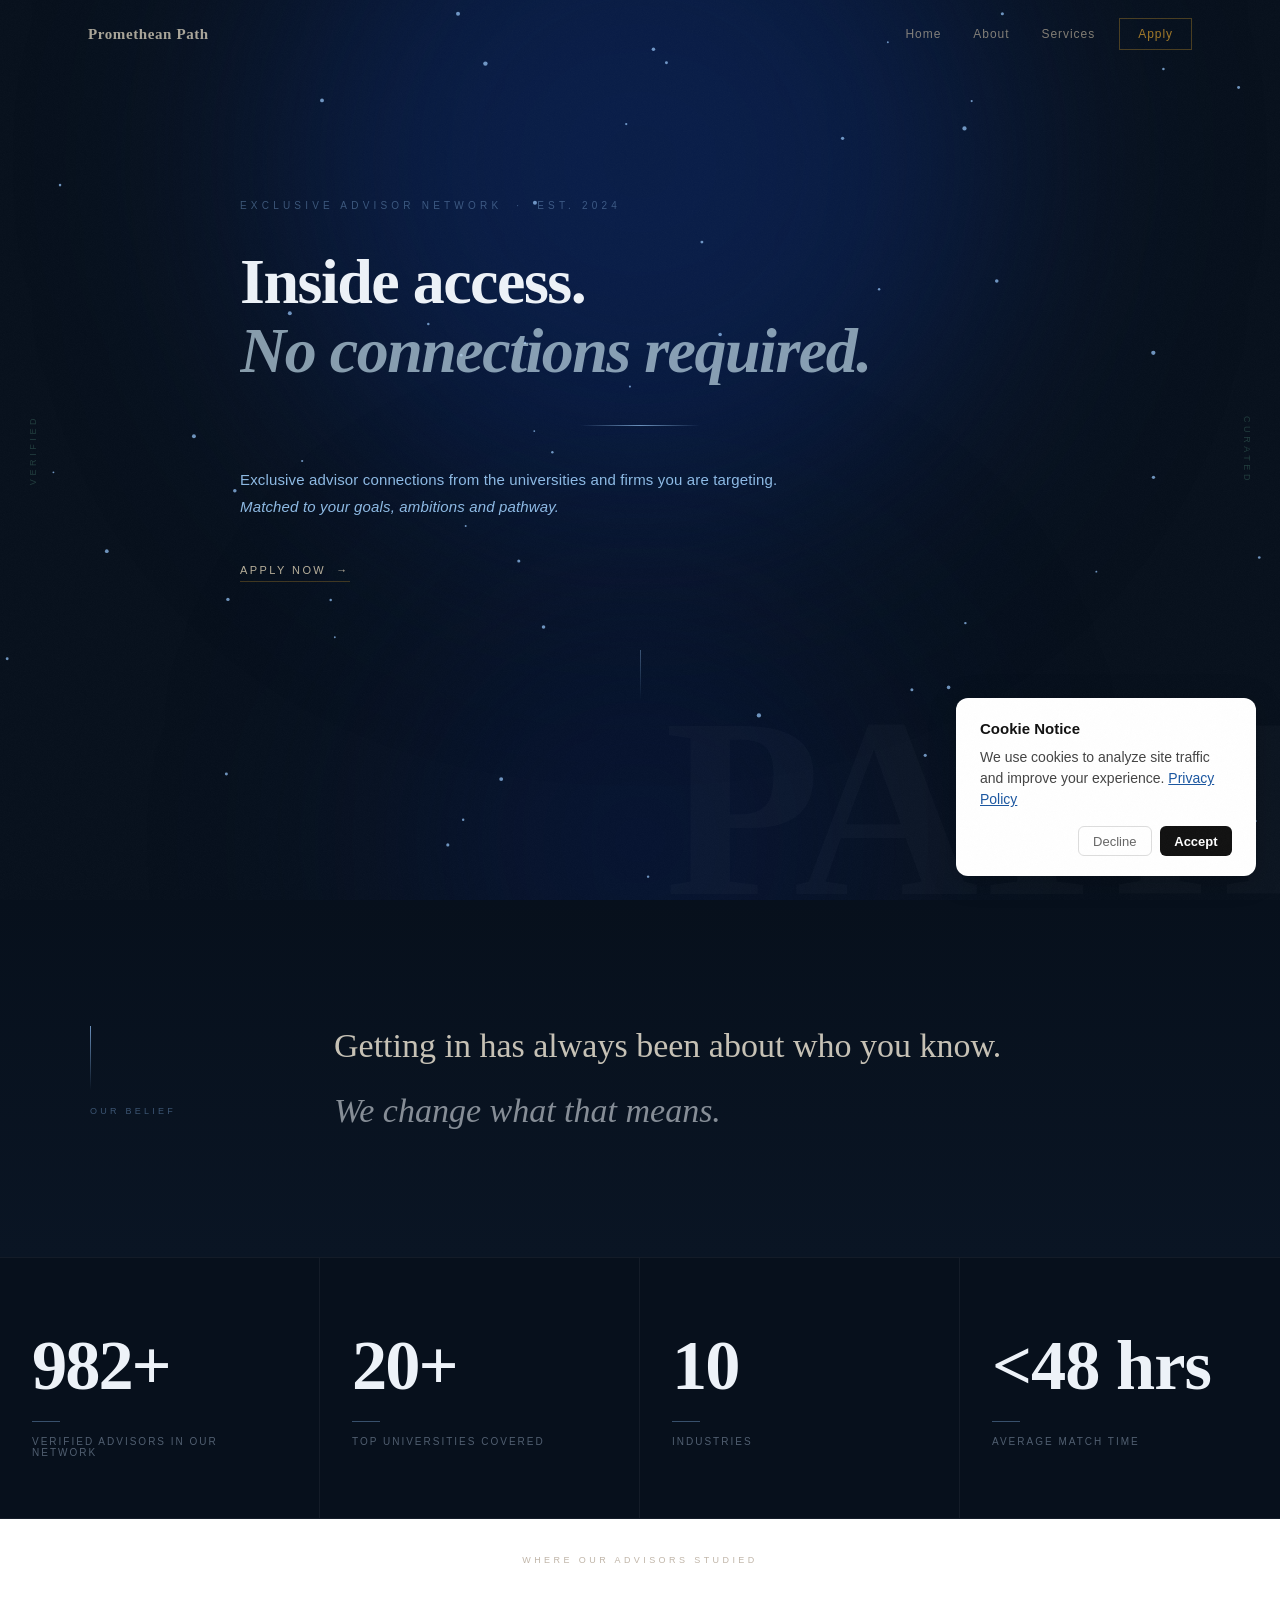
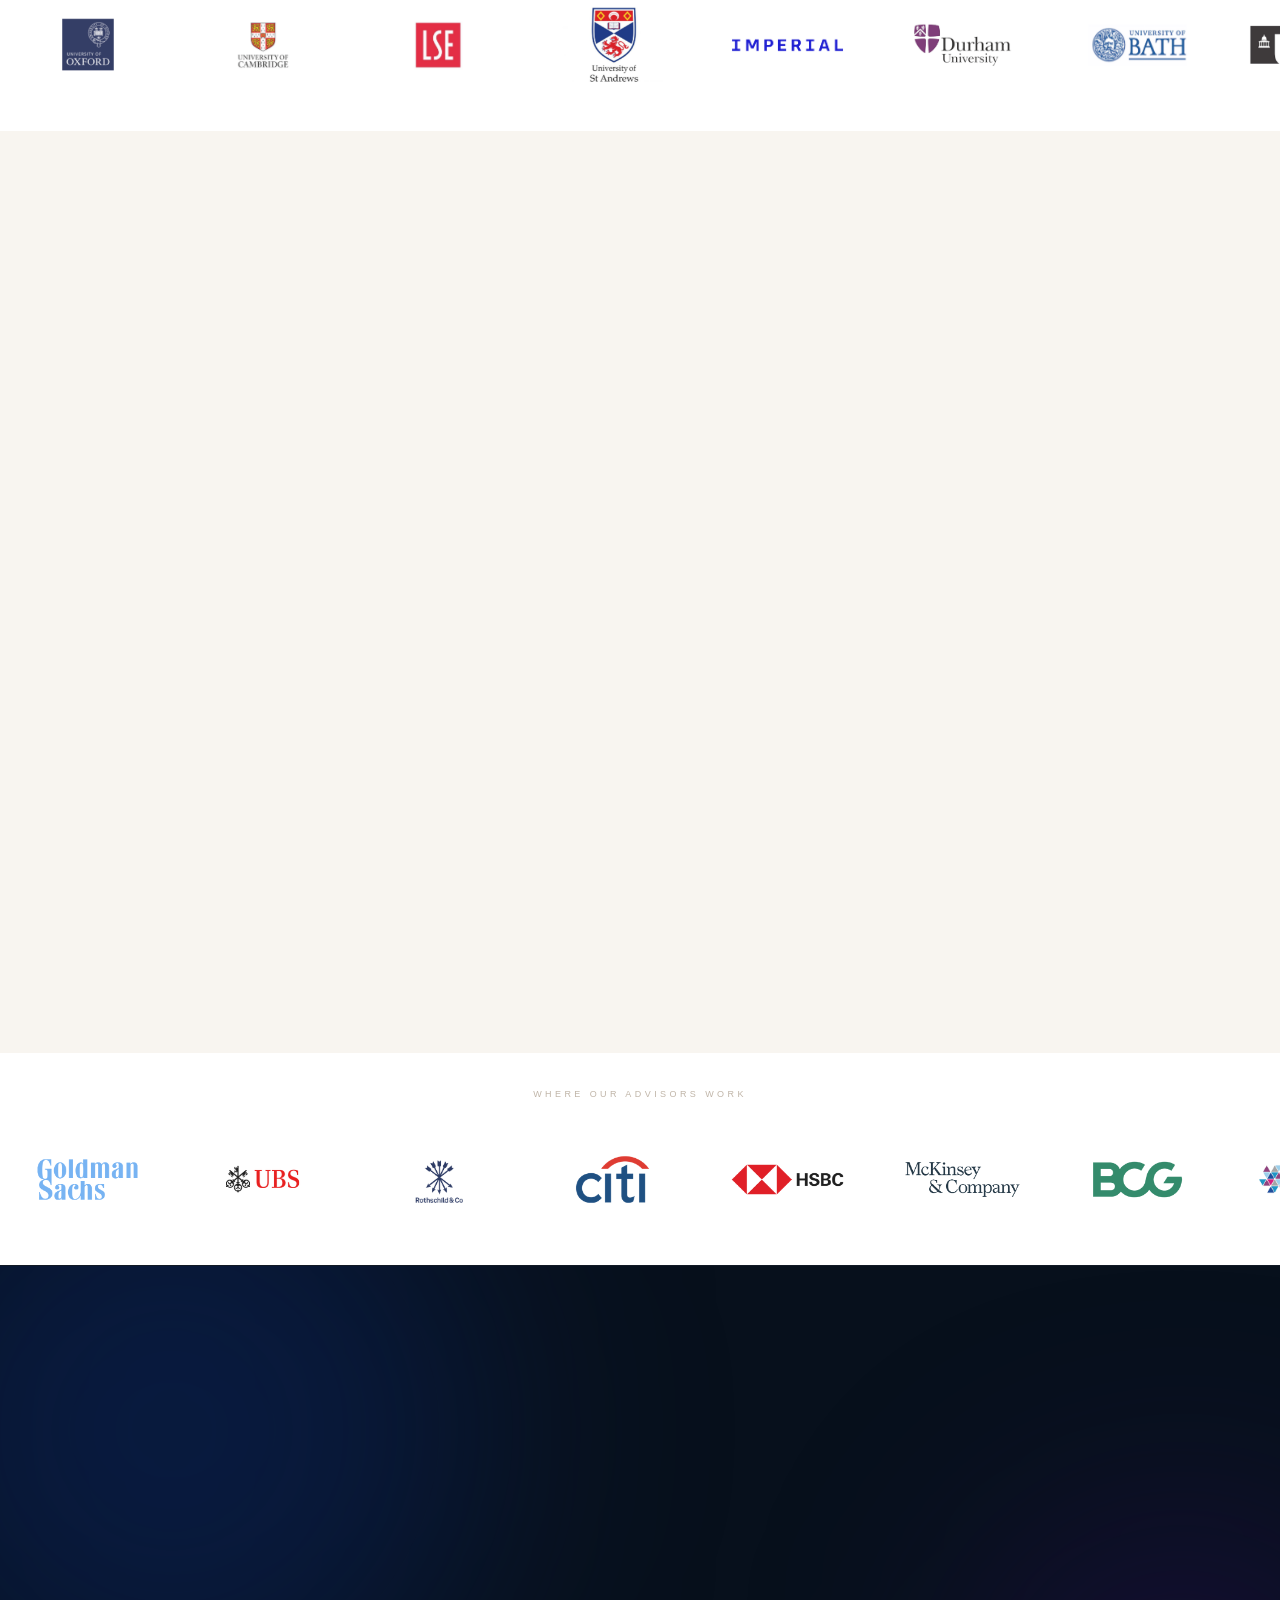
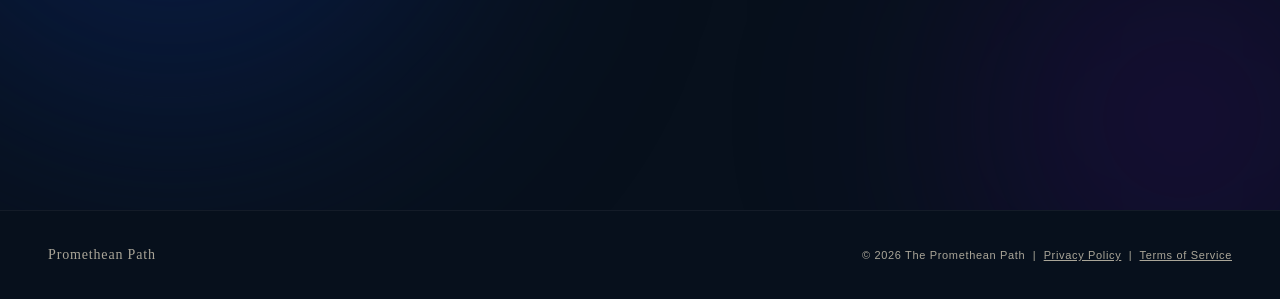
==== commit 910d2878: "Update back to top button SVG icon size" ====
--- a/index.html
+++ b/index.html
@@ -316,7 +316,7 @@
   </footer>
 
   <button onclick="topFunction()" id="backToTopBtn" title="Go to top" style="color:rgb(120,195,240)">
-    <svg xmlns="http://www.w3.org/2000/svg" width="18" height="18" viewBox="0 0 24 24" fill="none" stroke="currentColor" stroke-width="2.5" stroke-linecap="round" stroke-linejoin="round" aria-hidden="true"><polyline points="17 11 12 6 7 11"></polyline><polyline points="17 18 12 13 7 18"></polyline></svg>
+    <svg xmlns="http://www.w3.org/2000/svg" width="20" height="20" viewBox="0 0 24 24" fill="none" stroke="currentColor" stroke-width="2.5" stroke-linecap="round" stroke-linejoin="round" aria-hidden="true"><polyline points="17 11 12 6 7 11"></polyline><polyline points="17 18 12 13 7 18"></polyline></svg>
   </button>
 
   <script>
--- a/styles.css
+++ b/styles.css
@@ -740,8 +740,7 @@
   padding: 10px;
   border-radius: 50%;
 }
-#backToTopBtn:hover { background-color: rgb(255,255,255); }
-#backToTopBtn i { display: block; font-size: 18px; line-height: 8px; }
+#backToTopBtn:hover { background-color: transparent; }
 
 /* ============================================================
    MOBILE NAVIGATION
